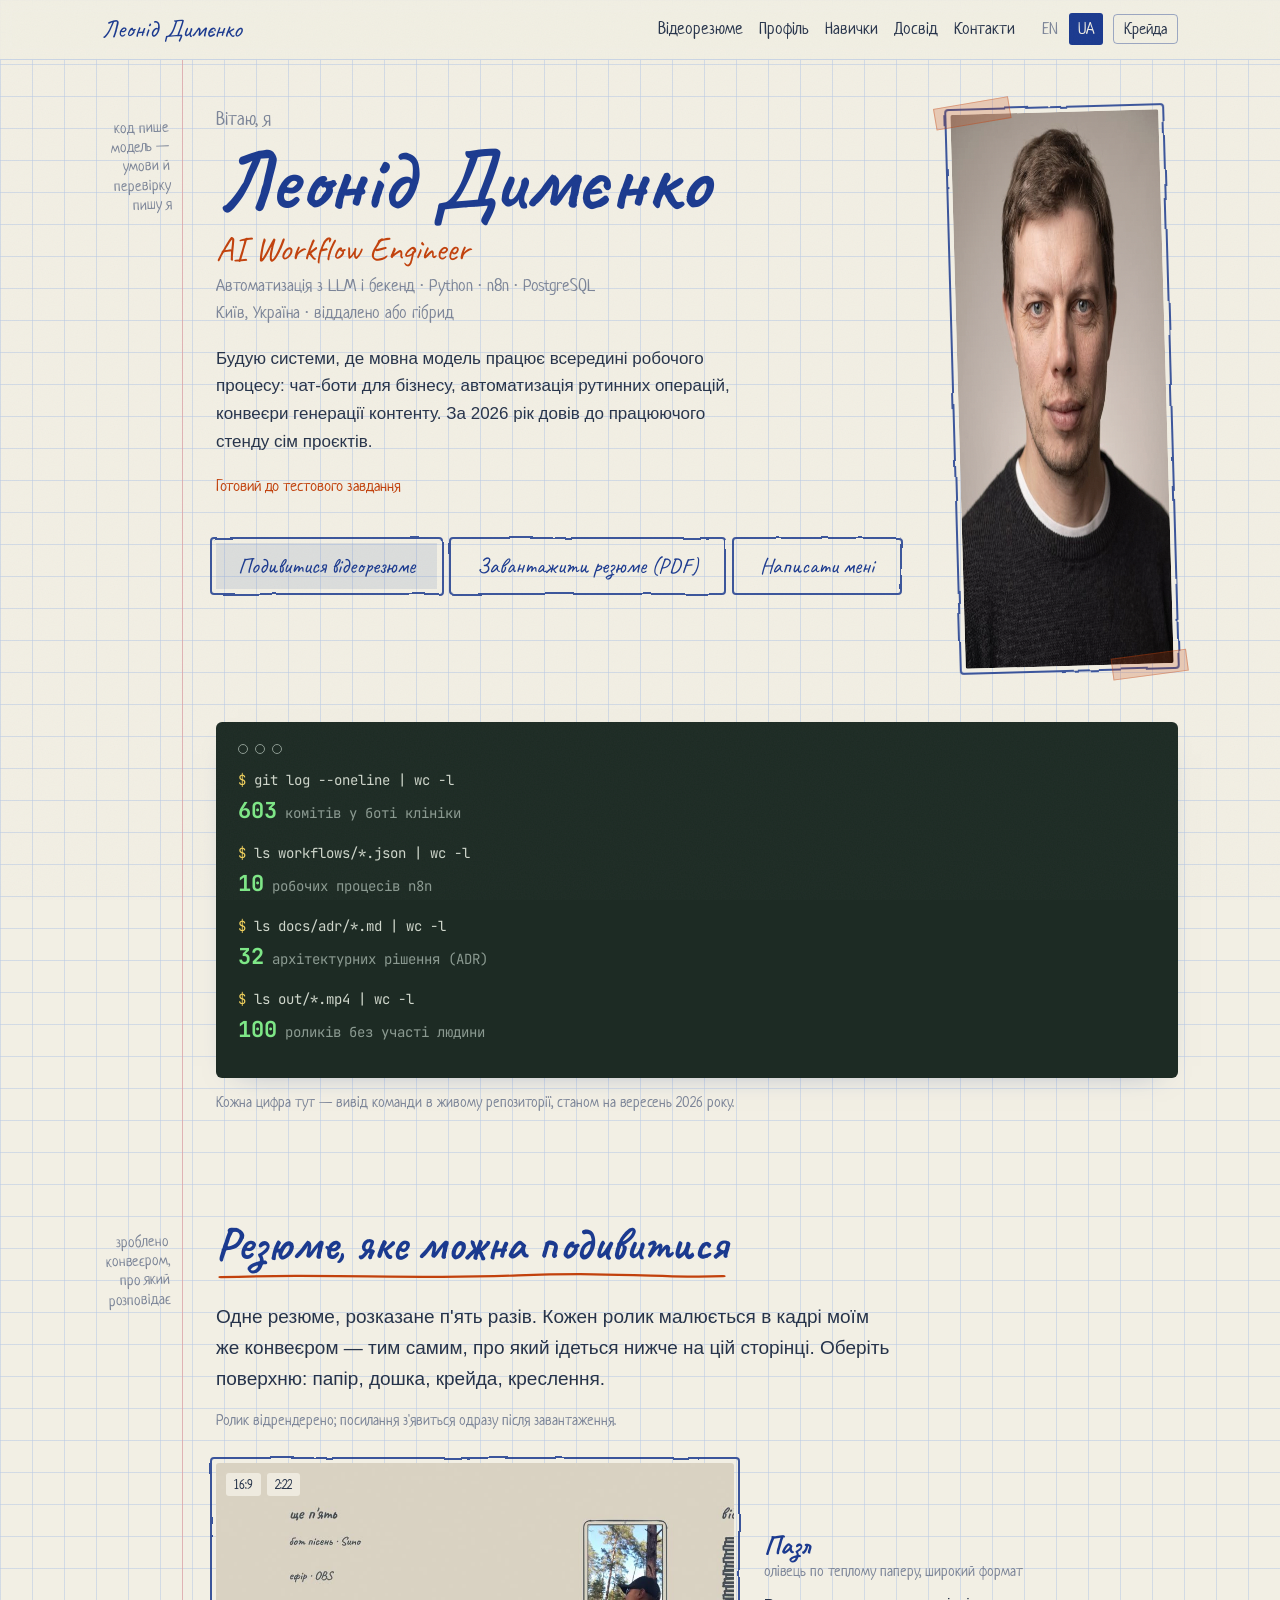
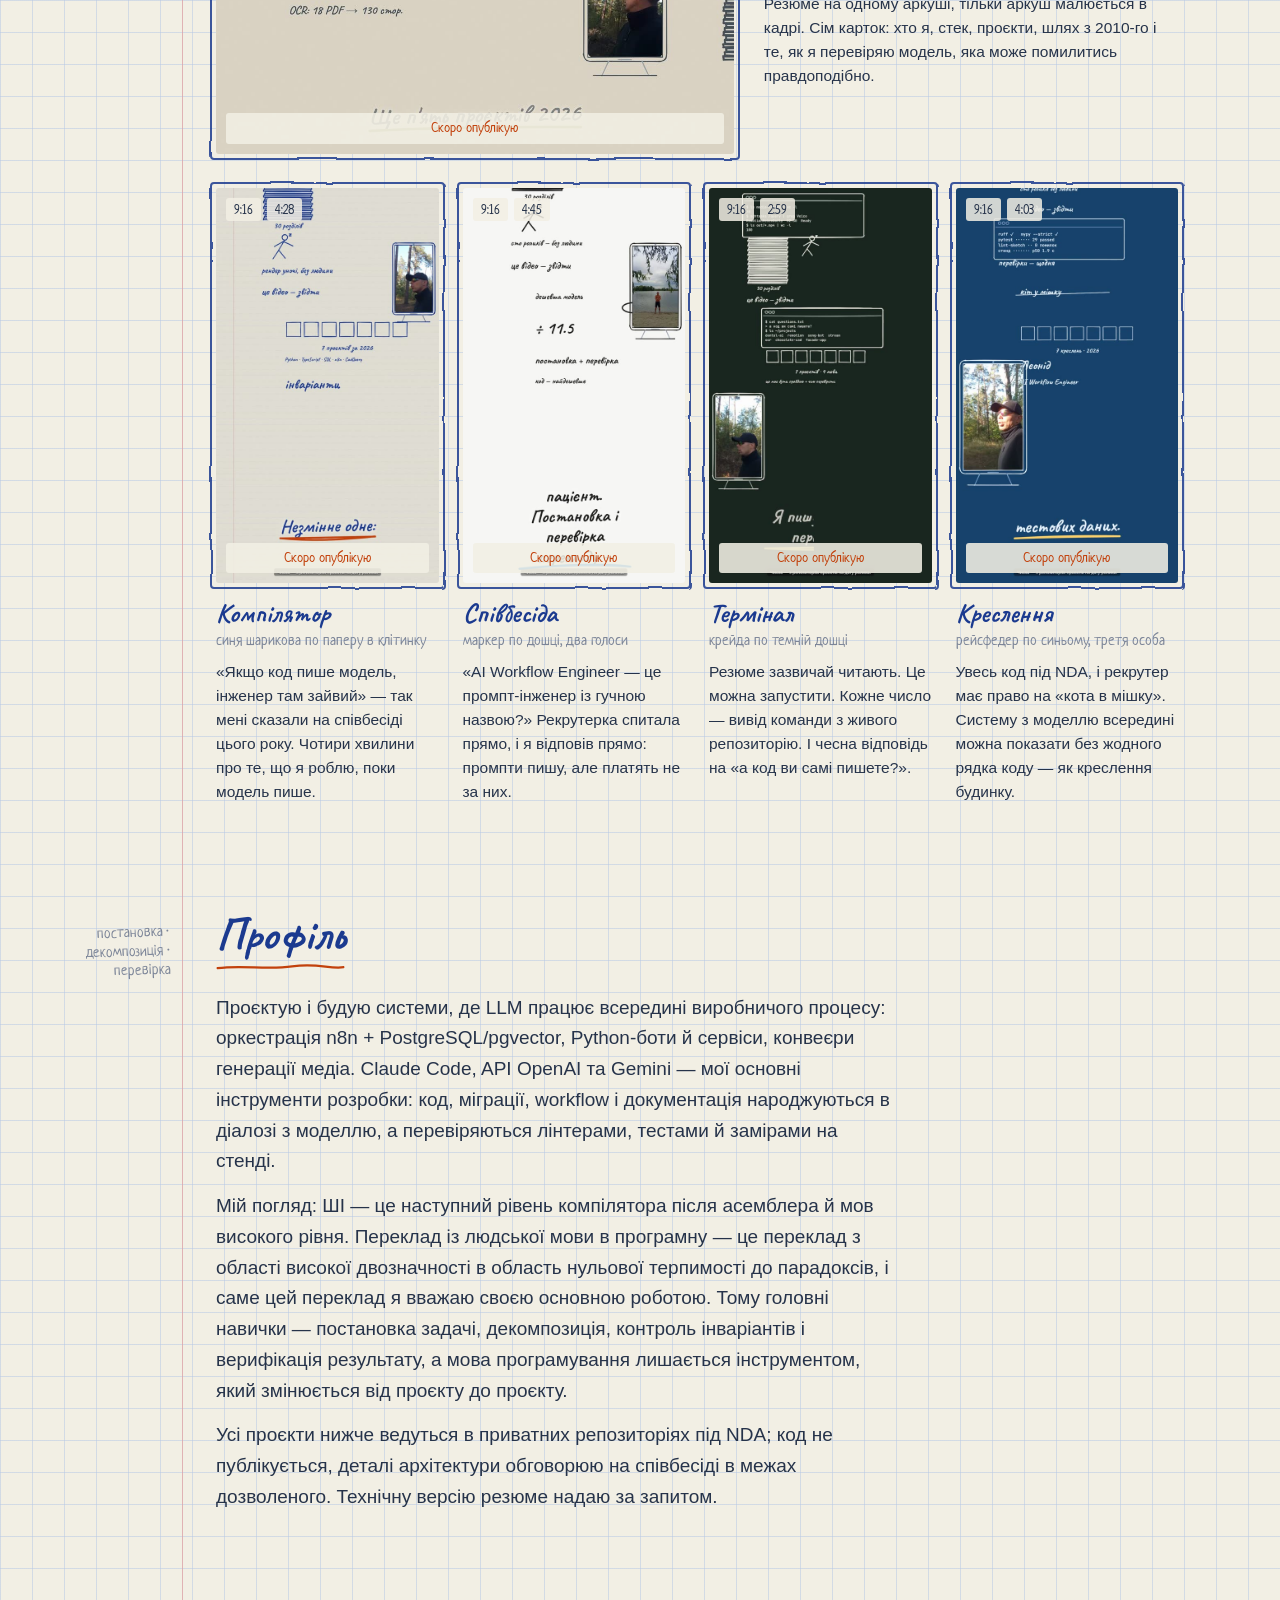
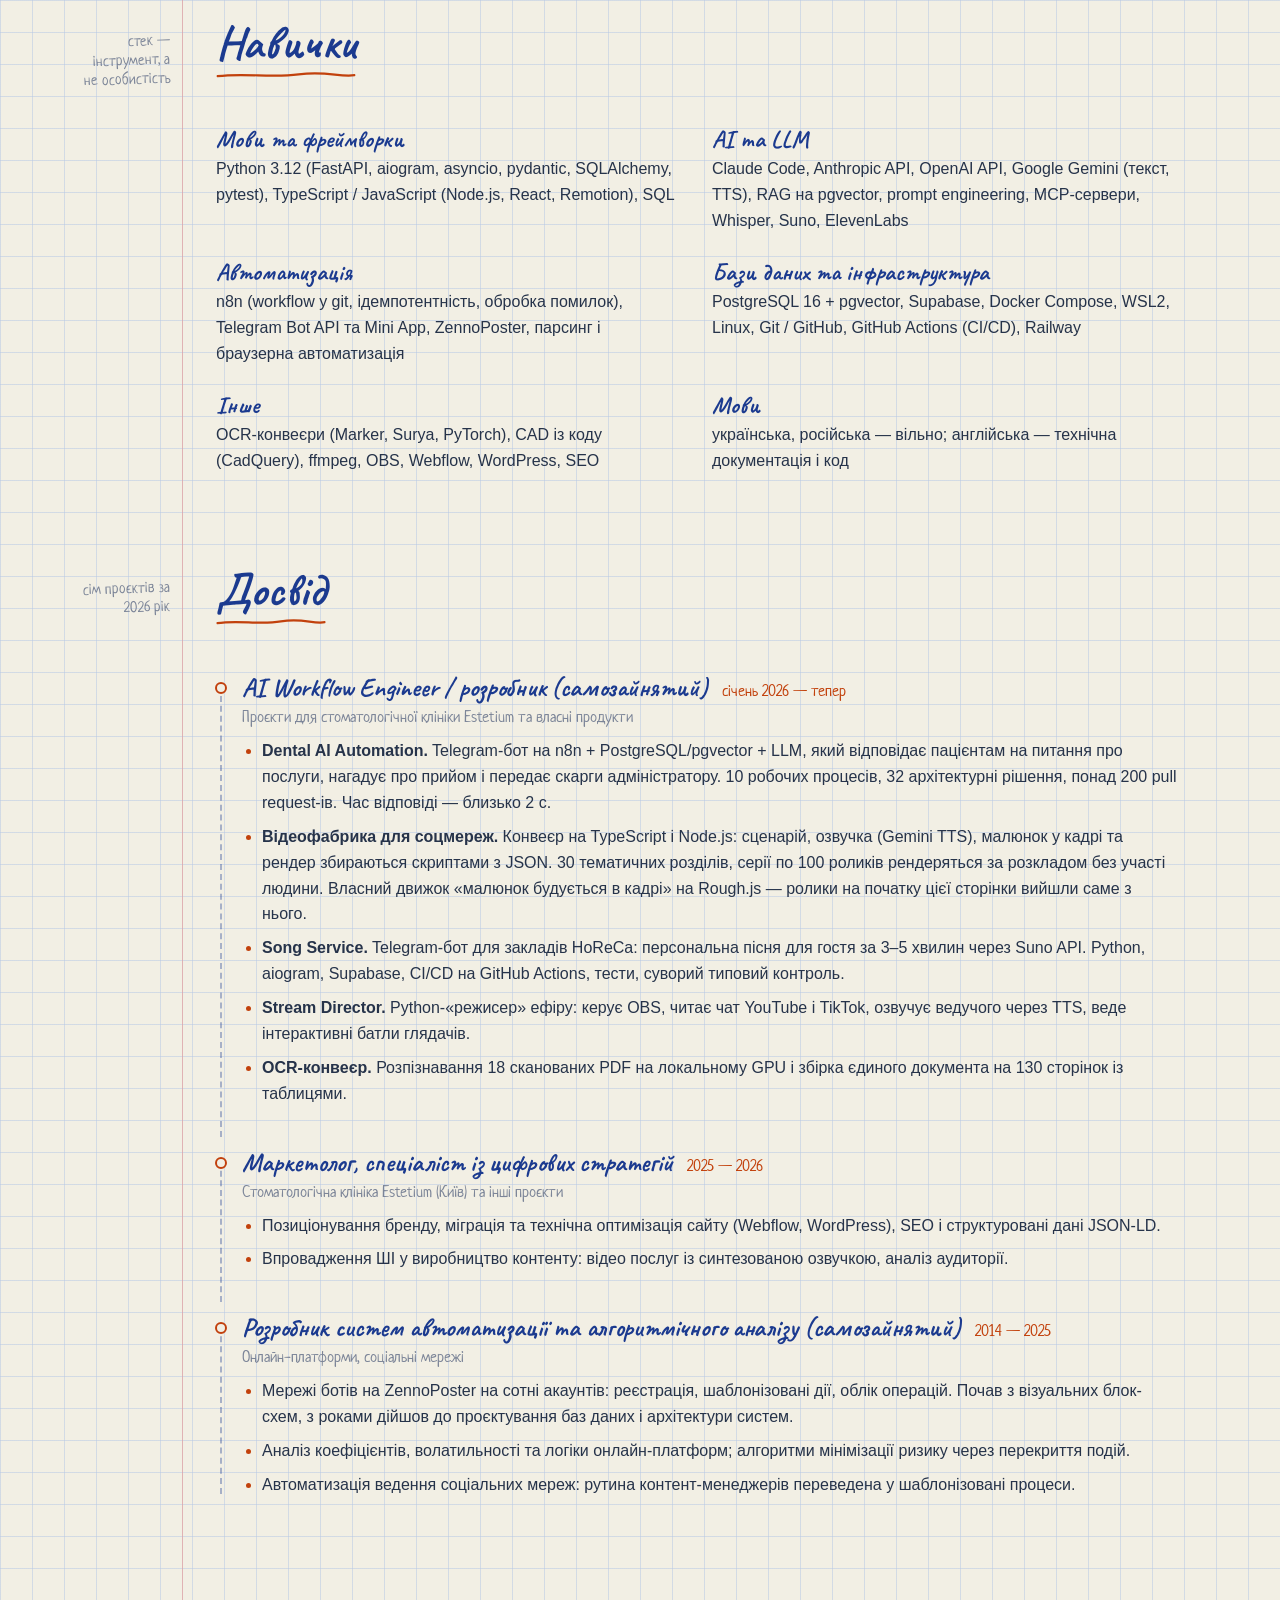
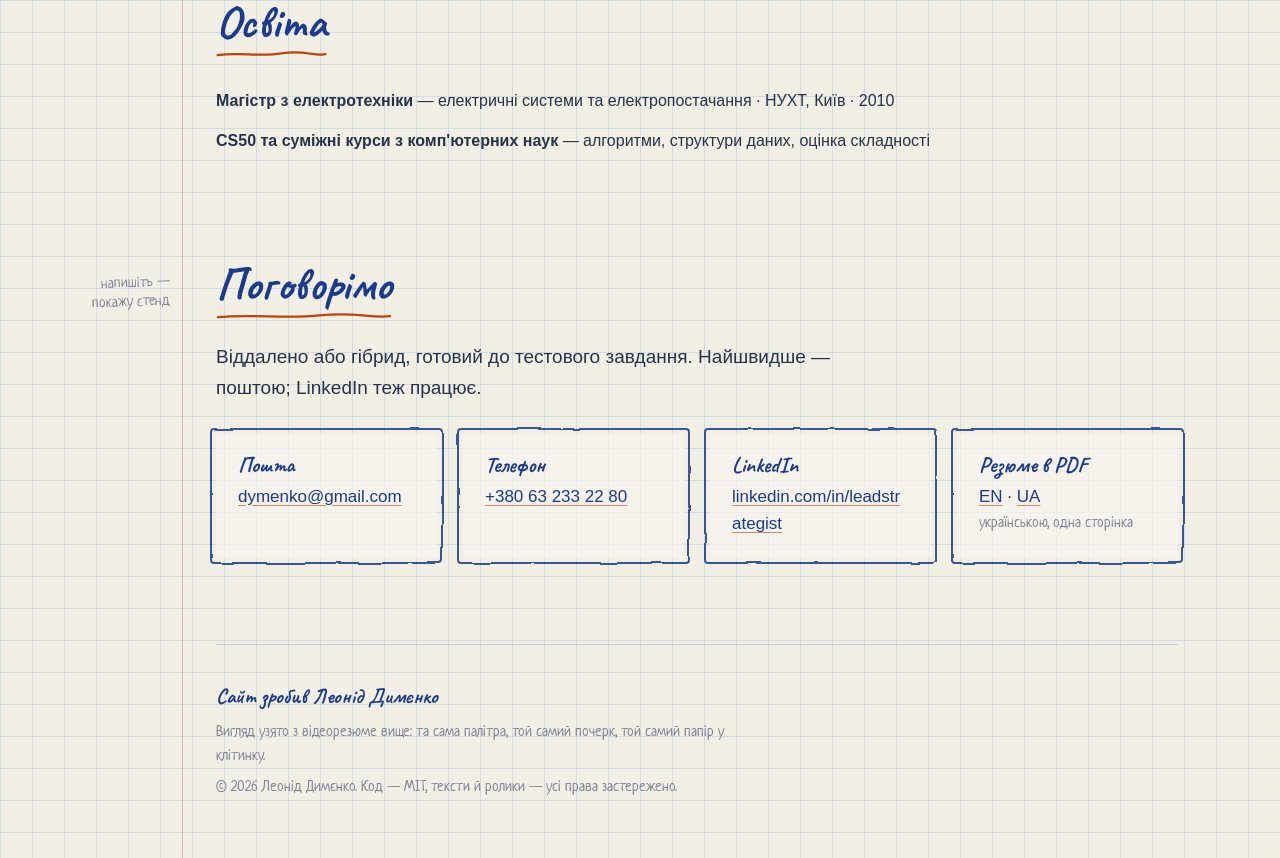
==== uk/index.html @ a499b08b "site: сайт-визитка резюме под GitHub Pages, английский и украинский Статический сайт в site/: генера" ====
<!doctype html>
<html lang="uk">
<head>
  <meta charset="utf-8">
  <meta name="viewport" content="width=device-width, initial-scale=1">
  <!-- Draw-in is a JavaScript effect; without it nothing may ever be hidden. -->
  <script>document.documentElement.classList.add("js");</script>
  <title>Леонід Димєнко — AI Workflow Engineer</title>
  <meta name="description" content="AI Workflow Engineer: мовна модель усередині робочого процесу — n8n, PostgreSQL/pgvector, Python. Сім проєктів за 2026 рік і відеорезюме, намальоване тим самим конвеєром.">
  <meta name="author" content="Леонід Димєнко">
  <link rel="canonical" href="https://ldservice.github.io/cv-site/uk/">
  <link rel="alternate" hreflang="en" href="https://ldservice.github.io/cv-site/">
  <link rel="alternate" hreflang="uk" href="https://ldservice.github.io/cv-site/uk/">
  <link rel="alternate" hreflang="x-default" href="https://ldservice.github.io/cv-site/">
  <meta property="og:type" content="profile">
  <meta property="og:title" content="Леонід Димєнко — AI Workflow Engineer">
  <meta property="og:description" content="AI Workflow Engineer: мовна модель усередині робочого процесу — n8n, PostgreSQL/pgvector, Python. Сім проєктів за 2026 рік і відеорезюме, намальоване тим самим конвеєром.">
  <meta property="og:url" content="https://ldservice.github.io/cv-site/uk/">
  <meta property="og:locale" content="uk_UA">
  <meta property="og:image" content="https://ldservice.github.io/cv-site/assets/og-uk.jpg">
  <meta property="og:image:alt" content="Аркуш у клітинку з резюме, намальованим синьою шариковою ручкою">
  <meta property="og:image:width" content="1200">
  <meta property="og:image:height" content="630">
  <meta name="twitter:card" content="summary_large_image">
  <meta name="theme-color" content="#f2efe4" media="(prefers-color-scheme: light)">
  <meta name="theme-color" content="#1d2b24" media="(prefers-color-scheme: dark)">
  <link rel="icon" href="../assets/favicon.svg" type="image/svg+xml">
  <link rel="preconnect" href="https://fonts.googleapis.com">
  <link rel="preconnect" href="https://fonts.gstatic.com" crossorigin>
  <link rel="stylesheet" href="https://fonts.googleapis.com/css2?family=Caveat:wght@400;700&family=Neucha&family=JetBrains+Mono:wght@400;700&display=swap">
  <link rel="stylesheet" href="../assets/style.css">
  <script type="application/ld+json">
{
  "@context": "https://schema.org",
  "@type": "Person",
  "name": "Леонід Димєнко",
  "jobTitle": "AI Workflow Engineer",
  "description": "AI Workflow Engineer: мовна модель усередині робочого процесу — n8n, PostgreSQL/pgvector, Python. Сім проєктів за 2026 рік і відеорезюме, намальоване тим самим конвеєром.",
  "email": "mailto:dymenko@gmail.com",
  "telephone": "+380 63 233 22 80",
  "url": "https://ldservice.github.io/cv-site/uk/",
  "image": "https://ldservice.github.io/cv-site/uk/assets/photo.jpg",
  "sameAs": [
    "https://www.linkedin.com/in/leadstrategist/"
  ],
  "address": {
    "@type": "PostalAddress",
    "addressLocality": "Kyiv",
    "addressCountry": "UA"
  },
  "knowsLanguage": [
    "uk",
    "ru",
    "en"
  ],
  "alumniOf": {
    "@type": "CollegeOrUniversity",
    "name": "National University of Food Technologies"
  }
}
  </script>
</head>
<body>
  <a class="skip" href="#main">Перейти до вмісту</a>

  <!-- One turbulence field, three seeds: every frame on the page is drawn
       through it, the way the films are drawn through Rough.js. -->
  <svg width="0" height="0" style="position:absolute" aria-hidden="true" focusable="false">
    <filter id="wobble-a"><feTurbulence type="fractalNoise" baseFrequency="0.018" numOctaves="3" seed="4" result="n"/><feDisplacementMap in="SourceGraphic" in2="n" scale="4"/></filter>
    <filter id="wobble-b"><feTurbulence type="fractalNoise" baseFrequency="0.022" numOctaves="3" seed="11" result="n"/><feDisplacementMap in="SourceGraphic" in2="n" scale="3.4"/></filter>
    <filter id="wobble-c"><feTurbulence type="fractalNoise" baseFrequency="0.05" numOctaves="2" seed="19" result="n"/><feDisplacementMap in="SourceGraphic" in2="n" scale="2.4"/></filter>
  </svg>

  <header class="bar">
    <div class="bar__in">
      <a class="bar__name" href="#top">Леонід Димєнко</a>
      <nav aria-label="Профіль">
        <a href="#video">Відеорезюме</a>
        <a href="#profile">Профіль</a>
        <a href="#skills">Навички</a>
        <a href="#experience">Досвід</a>
        <a href="#contact">Контакти</a>
      </nav>
      <div class="bar__tools">
        <div class="lang">
          <a href="../" data-lang-switch="en" hreflang="en" lang="en">EN</a>
          <a href="./" data-lang-switch="uk" hreflang="uk" aria-current="true" lang="uk">UA</a>
        </div>
        <button type="button" class="theme-toggle" data-label-light="Папір" data-label-dark="Крейда" data-aria="Тема">Крейда</button>
      </div>
    </div>
  </header>

  <main id="main" class="sheet">
    <section class="hero" id="top">
      <p class="margin-note">код пише модель — умови й перевірку пишу я</p>
      <div class="hero__grid">
        <div>
          <p class="hero__hi">Вітаю, я</p>
          <h1>Леонід Димєнко</h1>
          <p class="hero__role">AI Workflow Engineer</p>
          <p class="hero__role-note">Автоматизація з LLM і бекенд · Python · n8n · PostgreSQL</p>
          <p class="hero__location">Київ, Україна · віддалено або гібрид</p>
          <p class="hero__pitch">Будую системи, де мовна модель працює всередині робочого процесу: чат-боти для бізнесу, автоматизація рутинних операцій, конвеєри генерації контенту. За 2026 рік довів до працюючого стенду сім проєктів.</p>
          <p class="hero__open">Готовий до тестового завдання</p>
          <div class="cta">
            <a class="btn btn--primary sketch" href="#video">Подивитися відеорезюме</a>
            <a class="btn sketch sketch--b" href="../cv/CV-Dymenko-Leonid-uk.pdf" download>Завантажити резюме (PDF)</a>
            <a class="btn sketch sketch--c" href="mailto:dymenko@gmail.com">Написати мені</a>
          </div>
        </div>
        <figure class="photo sketch sketch--b">
          <img src="../assets/photo.jpg" alt="Фото: Леонід Димєнко" width="416" height="554">
          <span class="photo__tape" aria-hidden="true"></span>
        </figure>
      </div>
    </section>

    <section class="numbers reveal" aria-label="Числа — просто з диска">
      <div class="terminal">
        <div class="dots" aria-hidden="true"><i></i><i></i><i></i></div>
          <div class="terminal__row">
            <div class="cmd">git log --oneline | wc -l</div>
            <div><span class="out">603</span> <span class="lbl">комітів у боті клініки</span></div>
          </div>
          <div class="terminal__row">
            <div class="cmd">ls workflows/*.json | wc -l</div>
            <div><span class="out">10</span> <span class="lbl">робочих процесів n8n</span></div>
          </div>
          <div class="terminal__row">
            <div class="cmd">ls docs/adr/*.md | wc -l</div>
            <div><span class="out">32</span> <span class="lbl">архітектурних рішення (ADR)</span></div>
          </div>
          <div class="terminal__row">
            <div class="cmd">ls out/*.mp4 | wc -l</div>
            <div><span class="out">100</span> <span class="lbl">роликів без участі людини</span></div>
          </div>
      </div>
      <p class="note">Кожна цифра тут — вивід команди в живому репозиторії, станом на вересень 2026 року.</p>
    </section>

    <section id="video">
      <p class="margin-note">зроблено конвеєром, про який розповідає</p>
      <h2>Резюме, яке можна подивитися</h2>
      <p class="lead">Одне резюме, розказане п'ять разів. Кожен ролик малюється в кадрі моїм же конвеєром — тим самим, про який ідеться нижче на цій сторінці. Оберіть поверхню: папір, дошка, крейда, креслення.</p>
      <p class="note">Ролик відрендерено; посилання з'явиться одразу після завантаження.</p>
      <div class="films">
        <article class="film film--landscape reveal">
          <div class="sketch sketch--b film__shot"><div class="film__frame">
            <img src="../assets/posters/cv-02-uk.jpg" alt="Пазл" loading="lazy" decoding="async">
            <span class="film__badges"><span>16:9</span><span>2:22</span></span>
            <span class="film__soon">Скоро опублікую</span>
          </div></div>
          <div class="film__body">
            <h3>Пазл</h3>
            <p class="film__surface">олівець по теплому паперу, широкий формат</p>
            <p class="film__blurb">Резюме на одному аркуші, тільки аркуш малюється в кадрі. Сім карток: хто я, стек, проєкти, шлях з 2010-го і те, як я перевіряю модель, яка може помилитись правдоподібно.</p>
            
          </div>
        </article>
        <article class="film film--portrait reveal">
          <div class="sketch sketch--b film__shot"><div class="film__frame">
            <img src="../assets/posters/cv-01-uk.jpg" alt="Компілятор" loading="lazy" decoding="async">
            <span class="film__badges"><span>9:16</span><span>4:28</span></span>
            <span class="film__soon">Скоро опублікую</span>
          </div></div>
          <div class="film__body">
            <h3>Компілятор</h3>
            <p class="film__surface">синя шарикова по паперу в клітинку</p>
            <p class="film__blurb">«Якщо код пише модель, інженер там зайвий» — так мені сказали на співбесіді цього року. Чотири хвилини про те, що я роблю, поки модель пише.</p>
            
          </div>
        </article>
        <article class="film film--portrait reveal">
          <div class="sketch sketch--b film__shot"><div class="film__frame">
            <img src="../assets/posters/cv-03-uk.jpg" alt="Співбесіда" loading="lazy" decoding="async">
            <span class="film__badges"><span>9:16</span><span>4:45</span></span>
            <span class="film__soon">Скоро опублікую</span>
          </div></div>
          <div class="film__body">
            <h3>Співбесіда</h3>
            <p class="film__surface">маркер по дошці, два голоси</p>
            <p class="film__blurb">«AI Workflow Engineer — це промпт-інженер із гучною назвою?» Рекрутерка спитала прямо, і я відповів прямо: промпти пишу, але платять не за них.</p>
            
          </div>
        </article>
        <article class="film film--portrait reveal">
          <div class="sketch sketch--b film__shot"><div class="film__frame">
            <img src="../assets/posters/cv-04-uk.jpg" alt="Термінал" loading="lazy" decoding="async">
            <span class="film__badges"><span>9:16</span><span>2:59</span></span>
            <span class="film__soon">Скоро опублікую</span>
          </div></div>
          <div class="film__body">
            <h3>Термінал</h3>
            <p class="film__surface">крейда по темній дошці</p>
            <p class="film__blurb">Резюме зазвичай читають. Це можна запустити. Кожне число — вивід команди з живого репозиторію. І чесна відповідь на «а код ви самі пишете?».</p>
            
          </div>
        </article>
        <article class="film film--portrait reveal">
          <div class="sketch sketch--b film__shot"><div class="film__frame">
            <img src="../assets/posters/cv-05-uk.jpg" alt="Креслення" loading="lazy" decoding="async">
            <span class="film__badges"><span>9:16</span><span>4:03</span></span>
            <span class="film__soon">Скоро опублікую</span>
          </div></div>
          <div class="film__body">
            <h3>Креслення</h3>
            <p class="film__surface">рейсфедер по синьому, третя особа</p>
            <p class="film__blurb">Увесь код під NDA, і рекрутер має право на «кота в мішку». Систему з моделлю всередині можна показати без жодного рядка коду — як креслення будинку.</p>
            
          </div>
        </article>
      </div>
    </section>

    <section id="profile">
      <p class="margin-note">постановка · декомпозиція · перевірка</p>
      <h2>Профіль</h2>
      <p class="lead reveal">Проєктую і будую системи, де LLM працює всередині виробничого процесу: оркестрація n8n + PostgreSQL/pgvector, Python-боти й сервіси, конвеєри генерації медіа. Claude Code, API OpenAI та Gemini — мої основні інструменти розробки: код, міграції, workflow і документація народжуються в діалозі з моделлю, а перевіряються лінтерами, тестами й замірами на стенді.</p>
      <p class="lead reveal">Мій погляд: ШІ — це наступний рівень компілятора після асемблера й мов високого рівня. Переклад із людської мови в програмну — це переклад з області високої двозначності в область нульової терпимості до парадоксів, і саме цей переклад я вважаю своєю основною роботою. Тому головні навички — постановка задачі, декомпозиція, контроль інваріантів і верифікація результату, а мова програмування лишається інструментом, який змінюється від проєкту до проєкту.</p>
      <p class="lead reveal">Усі проєкти нижче ведуться в приватних репозиторіях під NDA; код не публікується, деталі архітектури обговорюю на співбесіді в межах дозволеного. Технічну версію резюме надаю за запитом.</p>
    </section>

    <section id="skills">
      <p class="margin-note">стек — інструмент, а не особистість</p>
      <h2>Навички</h2>
      <div class="skills__grid">
          <div class="skill reveal">
            <h3>Мови та фреймворки</h3>
            <p>Python 3.12 (FastAPI, aiogram, asyncio, pydantic, SQLAlchemy, pytest), TypeScript / JavaScript (Node.js, React, Remotion), SQL</p>
          </div>
          <div class="skill reveal">
            <h3>AI та LLM</h3>
            <p>Claude Code, Anthropic API, OpenAI API, Google Gemini (текст, TTS), RAG на pgvector, prompt engineering, MCP-сервери, Whisper, Suno, ElevenLabs</p>
          </div>
          <div class="skill reveal">
            <h3>Автоматизація</h3>
            <p>n8n (workflow у git, ідемпотентність, обробка помилок), Telegram Bot API та Mini App, ZennoPoster, парсинг і браузерна автоматизація</p>
          </div>
          <div class="skill reveal">
            <h3>Бази даних та інфраструктура</h3>
            <p>PostgreSQL 16 + pgvector, Supabase, Docker Compose, WSL2, Linux, Git / GitHub, GitHub Actions (CI/CD), Railway</p>
          </div>
          <div class="skill reveal">
            <h3>Інше</h3>
            <p>OCR-конвеєри (Marker, Surya, PyTorch), CAD із коду (CadQuery), ffmpeg, OBS, Webflow, WordPress, SEO</p>
          </div>
          <div class="skill reveal">
            <h3>Мови</h3>
            <p>українська, російська — вільно; англійська — технічна документація і код</p>
          </div>
      </div>
    </section>

    <section id="experience">
      <p class="margin-note">сім проєктів за 2026 рік</p>
      <h2>Досвід</h2>
      <div class="jobs">
        <article class="job reveal">
          <div class="job__head">
            <h3 class="job__role">AI Workflow Engineer / розробник (самозайнятий)</h3>
            <span class="job__period">січень 2026 — тепер</span>
          </div>
          <p class="job__org">Проєкти для стоматологічної клініки Estetium та власні продукти</p>
          <ul>
            <li><b>Dental AI Automation.</b> Telegram-бот на n8n + PostgreSQL/pgvector + LLM, який відповідає пацієнтам на питання про послуги, нагадує про прийом і передає скарги адміністратору. 10 робочих процесів, 32 архітектурні рішення, понад 200 pull request-ів. Час відповіді — близько 2 с.</li>
            <li><b>Відеофабрика для соцмереж.</b> Конвеєр на TypeScript і Node.js: сценарій, озвучка (Gemini TTS), малюнок у кадрі та рендер збираються скриптами з JSON. 30 тематичних розділів, серії по 100 роликів рендеряться за розкладом без участі людини. Власний движок «малюнок будується в кадрі» на Rough.js — ролики на початку цієї сторінки вийшли саме з нього.</li>
            <li><b>Song Service.</b> Telegram-бот для закладів HoReCa: персональна пісня для гостя за 3–5 хвилин через Suno API. Python, aiogram, Supabase, CI/CD на GitHub Actions, тести, суворий типовий контроль.</li>
            <li><b>Stream Director.</b> Python-«режисер» ефіру: керує OBS, читає чат YouTube і TikTok, озвучує ведучого через TTS, веде інтерактивні батли глядачів.</li>
            <li><b>OCR-конвеєр.</b> Розпізнавання 18 сканованих PDF на локальному GPU і збірка єдиного документа на 130 сторінок із таблицями.</li>
          </ul>
        </article>
        <article class="job reveal">
          <div class="job__head">
            <h3 class="job__role">Маркетолог, спеціаліст із цифрових стратегій</h3>
            <span class="job__period">2025 — 2026</span>
          </div>
          <p class="job__org">Стоматологічна клініка Estetium (Київ) та інші проєкти</p>
          <ul>
            <li>Позиціонування бренду, міграція та технічна оптимізація сайту (Webflow, WordPress), SEO і структуровані дані JSON-LD.</li>
            <li>Впровадження ШІ у виробництво контенту: відео послуг із синтезованою озвучкою, аналіз аудиторії.</li>
          </ul>
        </article>
        <article class="job reveal">
          <div class="job__head">
            <h3 class="job__role">Розробник систем автоматизації та алгоритмічного аналізу (самозайнятий)</h3>
            <span class="job__period">2014 — 2025</span>
          </div>
          <p class="job__org">Онлайн-платформи, соціальні мережі</p>
          <ul>
            <li>Мережі ботів на ZennoPoster на сотні акаунтів: реєстрація, шаблонізовані дії, облік операцій. Почав з візуальних блок-схем, з роками дійшов до проєктування баз даних і архітектури систем.</li>
            <li>Аналіз коефіцієнтів, волатильності та логіки онлайн-платформ; алгоритми мінімізації ризику через перекриття подій.</li>
            <li>Автоматизація ведення соціальних мереж: рутина контент-менеджерів переведена у шаблонізовані процеси.</li>
          </ul>
        </article>
      </div>
    </section>

    <section id="education">
      <h2>Освіта</h2>
      <div class="edu reveal">
          <p><b>Магістр з електротехніки</b> — електричні системи та електропостачання · НУХТ, Київ · 2010</p>
          <p><b>CS50 та суміжні курси з комп'ютерних наук</b> — алгоритми, структури даних, оцінка складності</p>
      </div>
    </section>

    <section id="contact">
      <p class="margin-note">напишіть — покажу стенд</p>
      <h2>Поговорімо</h2>
      <p class="lead">Віддалено або гібрид, готовий до тестового завдання. Найшвидше — поштою; LinkedIn теж працює.</p>
      <div class="contact__cards">
        <div class="contact__card sketch reveal">
          <h3>Пошта</h3>
          <a href="mailto:dymenko@gmail.com">dymenko@gmail.com</a>
        </div>
        <div class="contact__card sketch sketch--b reveal">
          <h3>Телефон</h3>
          <a href="tel:+380632332280">+380 63 233 22 80</a>
        </div>
        <div class="contact__card sketch sketch--c reveal">
          <h3>LinkedIn</h3>
          <a href="https://www.linkedin.com/in/leadstrategist/" target="_blank" rel="noopener">linkedin.com/in/leadstrategist</a>
        </div>
        <div class="contact__card sketch reveal">
          <h3>Резюме в PDF</h3>
          <a href="../cv/CV-Dymenko-Leonid-en.pdf" download>EN</a> · <a href="../cv/CV-Dymenko-Leonid-uk.pdf" download>UA</a>
          <p>українською, одна сторінка</p>
        </div>
      </div>
    </section>

    <footer class="footer">
      <p><strong>Сайт зробив Леонід Димєнко</strong></p>
      <p>Вигляд узято з відеорезюме вище: та сама палітра, той самий почерк, той самий папір у клітинку.</p>
      <p>© 2026 Леонід Димєнко. Код — MIT, тексти й ролики — усі права застережено.</p>
    </footer>
  </main>

  <script src="../assets/main.js" defer></script>
</body>
</html>
---- assets/style.css ----
/*
 * Leonid Dymenko — CV site.
 *
 * The look is lifted straight from the video CV: the same two surfaces the
 * films are drawn on. Light theme is `paper` (squared notebook, blue
 * ballpoint, red margin rule); dark theme is `chalk` (dry cream chalk on a
 * green board). Colours are the palettes from the render engine, unchanged —
 * see SURFACES in the video pipeline.
 */

/* ---------------------------------------------------------------- tokens */

:root {
  color-scheme: light;

  --bg: #f2efe4;
  --text: #26334a;
  --ink: #1b3a8f;
  --accent: #c2410c;
  --muted: #7c8598;
  --rule: #b9c9e4;
  --margin-rule: #dba3a8;
  --card: #f7f5ee;
  --card-edge: #1b3a8f;
  --shadow: 0 10px 30px -22px rgba(27, 58, 143, 0.55);
  --grain: 0.035;

  --font-hand: "Caveat", "Neucha", "Segoe Script", cursive;
  --font-note: "Neucha", "Caveat", cursive;
  --font-body: "Inter", -apple-system, BlinkMacSystemFont, "Segoe UI", Roboto,
    "Helvetica Neue", Arial, sans-serif;
  --font-mono: "JetBrains Mono", ui-monospace, "Cascadia Mono", Consolas,
    "Courier New", monospace;

  --sheet: 1120px;
  --margin-col: 136px;
  --grid-step: 32px;
}

[data-theme="dark"] {
  color-scheme: dark;

  --bg: #1d2b24;
  --text: #eae7dd;
  --ink: #eae7dd;
  --accent: #f4d35e;
  --muted: #8b9a91;
  --rule: #2b3d34;
  --margin-rule: #33493d;
  --card: #22322a;
  --card-edge: #cfd6cb;
  --shadow: 0 12px 34px -24px rgba(0, 0, 0, 0.9);
  --grain: 0.05;
}

@media (prefers-color-scheme: dark) {
  :root:not([data-theme="light"]) {
    color-scheme: dark;

    --bg: #1d2b24;
    --text: #eae7dd;
    --ink: #eae7dd;
    --accent: #f4d35e;
    --muted: #8b9a91;
    --rule: #2b3d34;
    --margin-rule: #33493d;
    --card: #22322a;
    --card-edge: #cfd6cb;
    --shadow: 0 12px 34px -24px rgba(0, 0, 0, 0.9);
    --grain: 0.05;
  }
}

/* ------------------------------------------------------------------ base */

*,
*::before,
*::after {
  box-sizing: border-box;
}

html {
  scroll-behavior: smooth;
  scroll-padding-top: 84px;
}

body {
  margin: 0;
  background-color: var(--bg);
  /* The squared notebook. In chalk the ruling disappears, as on the board. */
  background-image:
    linear-gradient(color-mix(in srgb, var(--rule) 55%, transparent) 1px, transparent 1px),
    linear-gradient(90deg, color-mix(in srgb, var(--rule) 55%, transparent) 1px, transparent 1px);
  background-size: var(--grid-step) var(--grid-step);
  color: var(--text);
  font-family: var(--font-body);
  font-size: 17px;
  line-height: 1.62;
  -webkit-font-smoothing: antialiased;
  overflow-x: hidden;
}

[data-theme="dark"] body,
body.is-dark {
  background-image: none;
}

@media (prefers-color-scheme: dark) {
  :root:not([data-theme="light"]) body {
    background-image: none;
  }
}

/* Paper grain, exactly the feTurbulence layer the films put over the sheet. */
body::after {
  content: "";
  position: fixed;
  inset: 0;
  pointer-events: none;
  z-index: 60;
  opacity: var(--grain);
  background-image: url("data:image/svg+xml,%3Csvg xmlns='http://www.w3.org/2000/svg' width='160' height='160'%3E%3Cfilter id='n'%3E%3CfeTurbulence type='fractalNoise' baseFrequency='0.75' numOctaves='3' seed='7'/%3E%3C/filter%3E%3Crect width='160' height='160' filter='url(%23n)'/%3E%3C/svg%3E");
}

img {
  max-width: 100%;
  display: block;
}

a {
  color: var(--ink);
  text-decoration-color: color-mix(in srgb, var(--accent) 60%, transparent);
  text-underline-offset: 3px;
}

a:hover {
  text-decoration-color: var(--accent);
}

:focus-visible {
  outline: 3px dashed var(--accent);
  outline-offset: 3px;
}

.skip {
  position: absolute;
  left: -9999px;
  top: 0;
  background: var(--card);
  padding: 10px 16px;
  z-index: 100;
}

.skip:focus {
  left: 12px;
  top: 12px;
}

.sr-only {
  position: absolute;
  width: 1px;
  height: 1px;
  overflow: hidden;
  clip: rect(0 0 0 0);
  white-space: nowrap;
}

/* -------------------------------------------------------- hand-drawn box */

/*
 * Every frame on the page is one rectangle pushed around by a turbulence
 * displacement — the CSS equivalent of what Rough.js does in the films. The
 * border lives on a pseudo-element so the filter never touches the text.
 */
.sketch {
  position: relative;
}

.sketch::before {
  content: "";
  position: absolute;
  inset: -6px;
  border: 2.2px solid var(--card-edge);
  border-radius: 4px;
  filter: url(#wobble-a);
  pointer-events: none;
  opacity: 0.85;
}

.sketch--b::before {
  filter: url(#wobble-b);
}

.sketch--c::before {
  filter: url(#wobble-c);
}

.sketch--accent::before {
  border-color: var(--accent);
}

/* ---------------------------------------------------------------- layout */

.sheet {
  max-width: var(--sheet);
  margin: 0 auto;
  padding: 0 22px 0 22px;
  position: relative;
}

@media (min-width: 1020px) {
  .sheet {
    padding-left: var(--margin-col);
  }

  /* The red rule of a school notebook, down the whole page. */
  .sheet::before {
    content: "";
    position: absolute;
    top: 0;
    bottom: 0;
    left: calc(var(--margin-col) - 34px);
    width: 1px;
    background: var(--margin-rule);
    opacity: 0.8;
  }
}

section {
  padding: 46px 0;
  position: relative;
}

/* Marginalia: the notes the films write next to the drawing. */
.margin-note {
  font-family: var(--font-note);
  color: var(--muted);
  font-size: 15px;
  line-height: 1.35;
  margin: 0 0 18px;
}

@media (min-width: 1020px) {
  .margin-note {
    position: absolute;
    left: calc(-1 * var(--margin-col) + 2px);
    width: calc(var(--margin-col) - 48px);
    top: 58px;
    margin: 0;
    text-align: right;
    line-height: 1.28;
    transform: rotate(-2deg);
  }
}

@media (min-width: 1320px) {
  :root {
    --margin-col: 178px;
  }
}

h1,
h2,
h3 {
  font-family: var(--font-hand);
  color: var(--ink);
  font-weight: 700;
  line-height: 1.05;
  margin: 0;
}

h2 {
  font-size: clamp(34px, 5vw, 46px);
  margin-bottom: 22px;
  display: inline-block;
  padding-bottom: 12px;
  background-repeat: no-repeat;
  background-position: left bottom;
  background-size: 100% 8px;
  background-image: url("data:image/svg+xml,%3Csvg xmlns='http://www.w3.org/2000/svg' viewBox='0 0 200 8' preserveAspectRatio='none'%3E%3Cpath d='M2 5.2 C 42 1.6, 78 7.2, 118 3.4 S 176 6.4, 198 4.2' fill='none' stroke='%23c2410c' stroke-width='2.2' stroke-linecap='round'/%3E%3C/svg%3E");
}

[data-theme="dark"] h2 {
  background-image: url("data:image/svg+xml,%3Csvg xmlns='http://www.w3.org/2000/svg' viewBox='0 0 200 8' preserveAspectRatio='none'%3E%3Cpath d='M2 5.2 C 42 1.6, 78 7.2, 118 3.4 S 176 6.4, 198 4.2' fill='none' stroke='%23f4d35e' stroke-width='2.2' stroke-linecap='round'/%3E%3C/svg%3E");
}

@media (prefers-color-scheme: dark) {
  :root:not([data-theme="light"]) h2 {
    background-image: url("data:image/svg+xml,%3Csvg xmlns='http://www.w3.org/2000/svg' viewBox='0 0 200 8' preserveAspectRatio='none'%3E%3Cpath d='M2 5.2 C 42 1.6, 78 7.2, 118 3.4 S 176 6.4, 198 4.2' fill='none' stroke='%23f4d35e' stroke-width='2.2' stroke-linecap='round'/%3E%3C/svg%3E");
  }
}

h3 {
  font-size: 26px;
}

p {
  margin: 0 0 14px;
}

.lead {
  font-size: 19px;
  max-width: 64ch;
}

/* ------------------------------------------------------------------- bar */

.bar {
  position: sticky;
  top: 0;
  z-index: 50;
  backdrop-filter: blur(6px);
  background: color-mix(in srgb, var(--bg) 86%, transparent);
  border-bottom: 1px solid color-mix(in srgb, var(--rule) 70%, transparent);
}

.bar__in {
  max-width: var(--sheet);
  margin: 0 auto;
  padding: 9px 22px;
  display: flex;
  align-items: center;
  gap: 18px;
}

.bar__name {
  font-family: var(--font-hand);
  font-size: 25px;
  color: var(--ink);
  text-decoration: none;
  white-space: nowrap;
}

.bar nav {
  display: none;
  gap: 16px;
  margin-left: auto;
}

@media (min-width: 900px) {
  .bar nav {
    display: flex;
  }
}

.bar nav a {
  font-family: var(--font-note);
  font-size: 17px;
  color: var(--text);
  text-decoration: none;
  padding: 2px 0;
  border-bottom: 1.5px solid transparent;
}

.bar nav a:hover {
  border-bottom-color: var(--accent);
}

.bar__tools {
  margin-left: auto;
  display: flex;
  align-items: center;
  gap: 10px;
}

@media (min-width: 900px) {
  .bar__tools {
    margin-left: 0;
  }
}

.lang {
  display: flex;
  gap: 2px;
  font-family: var(--font-note);
  font-size: 16px;
}

.lang a {
  padding: 3px 9px;
  text-decoration: none;
  color: var(--muted);
  border-radius: 3px;
}

.lang a[aria-current="true"] {
  color: var(--bg);
  background: var(--ink);
}

.theme-toggle {
  font-family: var(--font-note);
  font-size: 16px;
  background: none;
  border: 1.5px solid color-mix(in srgb, var(--ink) 40%, transparent);
  color: var(--text);
  border-radius: 4px;
  padding: 3px 10px;
  cursor: pointer;
}

.theme-toggle:hover {
  border-color: var(--accent);
  color: var(--accent);
}

/* ----------------------------------------------------------------- hero */

.hero {
  padding-top: 44px;
}

.hero__grid {
  display: grid;
  gap: 30px;
  align-items: start;
}

@media (min-width: 780px) {
  .hero__grid {
    grid-template-columns: 1fr 232px;
    gap: 46px;
  }
}

.hero__hi {
  font-family: var(--font-note);
  color: var(--muted);
  font-size: 19px;
  margin: 0 0 2px;
}

.hero h1 {
  font-size: clamp(46px, 9vw, 84px);
  margin-bottom: 6px;
}

.hero__role {
  font-family: var(--font-hand);
  font-size: clamp(26px, 4vw, 34px);
  color: var(--accent);
  line-height: 1.1;
  margin: 0 0 4px;
}

.hero__role-note,
.hero__location {
  font-family: var(--font-note);
  color: var(--muted);
  font-size: 17px;
  margin: 0;
}

.hero__pitch {
  margin-top: 18px;
  max-width: 56ch;
}

.hero__open {
  display: inline-block;
  font-family: var(--font-note);
  font-size: 16px;
  color: var(--accent);
  margin-top: 4px;
}

/* Photo taped to the sheet. */
.photo {
  position: relative;
  margin: 8px auto 0;
  width: 208px;
  transform: rotate(-1.6deg);
}

.photo img {
  width: 100%;
  border-radius: 2px;
  filter: saturate(0.92) contrast(1.02);
}

.photo::after,
.photo__tape {
  content: "";
  position: absolute;
  width: 76px;
  height: 22px;
  background: color-mix(in srgb, var(--accent) 22%, transparent);
  border: 1px solid color-mix(in srgb, var(--accent) 35%, transparent);
}

.photo::after {
  top: -12px;
  left: -16px;
  transform: rotate(-8deg);
}

.photo__tape {
  bottom: -12px;
  right: -14px;
  transform: rotate(-6deg);
}

.cta {
  display: flex;
  flex-wrap: wrap;
  gap: 14px 18px;
  margin-top: 30px;
}

.btn {
  position: relative;
  display: inline-block;
  font-family: var(--font-hand);
  font-size: 22px;
  line-height: 1;
  padding: 12px 22px;
  color: var(--ink);
  text-decoration: none;
  background: none;
  border: 0;
  cursor: pointer;
}

.btn:hover {
  color: var(--accent);
}

.btn:hover::before {
  border-color: var(--accent);
}

.btn--primary {
  background: color-mix(in srgb, var(--ink) 10%, transparent);
}

/* --------------------------------------------------------------- numbers */

.numbers {
  padding-top: 10px;
}

.terminal {
  font-family: var(--font-mono);
  /* `--oneline` must not be glued into one glyph: these are real commands. */
  font-variant-ligatures: none;
  font-size: 14px;
  line-height: 1.75;
  background: #1d2b24;
  color: #eae7dd;
  border-radius: 6px;
  padding: 22px 22px 18px;
  overflow-x: auto;
  box-shadow: var(--shadow);
}

/* On the chalk surface the board and the page are the same colour, so the
   terminal needs an edge to stay a separate object. */
[data-theme="dark"] .terminal {
  background: #16211b;
  border: 1px solid #2f4238;
}

@media (prefers-color-scheme: dark) {
  :root:not([data-theme="light"]) .terminal {
    background: #16211b;
    border: 1px solid #2f4238;
  }
}

.terminal .dots {
  display: flex;
  gap: 7px;
  margin-bottom: 14px;
}

.terminal .dots i {
  width: 10px;
  height: 10px;
  border-radius: 50%;
  border: 1.4px solid #8b9a91;
}

.terminal .cmd::before {
  content: "$ ";
  color: #f4d35e;
}

.terminal .cmd {
  color: #cfd6cb;
  white-space: pre;
}

.terminal .out {
  color: #7ee787;
  font-size: 22px;
  font-weight: 700;
}

.terminal .lbl {
  color: #8b9a91;
}

.terminal__row {
  margin-bottom: 10px;
}

.note {
  font-family: var(--font-note);
  color: var(--muted);
  font-size: 15px;
  margin-top: 12px;
}

/* ---------------------------------------------------------------- videos */

.films {
  display: grid;
  grid-template-columns: repeat(2, 1fr);
  gap: 34px 24px;
  margin-top: 30px;
}

@media (min-width: 760px) {
  .films {
    grid-template-columns: repeat(4, 1fr);
  }

  /* The widescreen film gets its own band: a 9:16 grid cell would either
     crop it or leave a hole under it. */
  .film--landscape {
    grid-column: 1 / -1;
    display: grid;
    grid-template-columns: 1.25fr 1fr;
    gap: 30px;
    align-items: center;
  }

  .film--landscape .film__body {
    max-width: 46ch;
  }

  .film--landscape h3 {
    margin-top: 0;
  }
}

.film {
  position: relative;
}

.film__frame {
  position: relative;
  width: 100%;
  padding: 0;
  border: 0;
  background: var(--card);
  cursor: pointer;
  display: block;
  overflow: hidden;
  border-radius: 3px;
}

.film__frame img {
  width: 100%;
  height: 100%;
  object-fit: cover;
  transition: transform 0.5s ease;
}

.film__frame:hover img {
  transform: scale(1.02);
}

.film--portrait .film__frame {
  aspect-ratio: 9 / 16;
}

.film--landscape .film__frame {
  aspect-ratio: 16 / 9;
}

.film__play {
  position: absolute;
  inset: 0;
  display: grid;
  place-items: center;
}

.film__play span {
  width: 62px;
  height: 62px;
  border-radius: 50%;
  background: color-mix(in srgb, var(--bg) 88%, transparent);
  border: 2.2px solid var(--ink);
  display: grid;
  place-items: center;
  filter: url(#wobble-b);
}

.film__play span::after {
  content: "";
  border-left: 17px solid var(--ink);
  border-top: 11px solid transparent;
  border-bottom: 11px solid transparent;
  margin-left: 5px;
}

.film__frame:hover .film__play span {
  border-color: var(--accent);
}

.film__frame:hover .film__play span::after {
  border-left-color: var(--accent);
}

.film__badges {
  position: absolute;
  top: 10px;
  left: 10px;
  display: flex;
  gap: 6px;
  font-family: var(--font-note);
  font-size: 13px;
}

.film__badges span {
  background: color-mix(in srgb, var(--bg) 85%, transparent);
  color: var(--text);
  padding: 1px 8px;
  border-radius: 3px;
}

.film__no {
  font-family: var(--font-hand);
  font-size: 22px;
  color: var(--muted);
}

.film h3 {
  margin-top: 16px;
  font-size: 27px;
}

.film__surface {
  font-family: var(--font-note);
  color: var(--muted);
  font-size: 15px;
  margin: 0 0 8px;
}

.film__blurb {
  font-size: 15.5px;
  line-height: 1.55;
}

.film__link {
  font-family: var(--font-note);
  font-size: 15px;
}

.film__soon {
  position: absolute;
  inset: auto 10px 10px 10px;
  font-family: var(--font-note);
  font-size: 14px;
  text-align: center;
  background: color-mix(in srgb, var(--bg) 88%, transparent);
  color: var(--accent);
  padding: 4px 8px;
  border-radius: 3px;
}

.film__embed {
  width: 100%;
  height: 100%;
  border: 0;
  position: absolute;
  inset: 0;
}

/* ------------------------------------------------------------ text parts */

.skills__grid {
  display: grid;
  gap: 26px 30px;
  margin-top: 26px;
}

@media (min-width: 760px) {
  .skills__grid {
    grid-template-columns: 1fr 1fr;
  }
}

.skill h3 {
  font-size: 24px;
  margin-bottom: 4px;
}

.skill p {
  margin: 0;
  font-size: 16px;
}

.jobs {
  margin-top: 26px;
  display: grid;
  gap: 34px;
}

.job {
  position: relative;
  padding-left: 26px;
}

.job::before {
  content: "";
  position: absolute;
  left: 4px;
  top: 12px;
  bottom: -22px;
  border-left: 2px dashed color-mix(in srgb, var(--ink) 35%, transparent);
}

.job:last-child::before {
  bottom: 12px;
}

.job::after {
  content: "";
  position: absolute;
  left: -1px;
  top: 8px;
  width: 12px;
  height: 12px;
  border-radius: 50%;
  border: 2.2px solid var(--accent);
  background: var(--bg);
  filter: url(#wobble-c);
}

.job__head {
  display: flex;
  flex-wrap: wrap;
  align-items: baseline;
  gap: 4px 14px;
}

.job__role {
  font-family: var(--font-hand);
  font-size: 26px;
  color: var(--ink);
}

.job__period {
  font-family: var(--font-note);
  color: var(--accent);
  font-size: 16px;
  white-space: nowrap;
}

.job__org {
  font-family: var(--font-note);
  color: var(--muted);
  font-size: 16px;
  margin: 0 0 8px;
}

.job ul {
  margin: 0;
  padding-left: 20px;
}

.job li {
  margin-bottom: 8px;
  font-size: 16px;
}

.job li::marker {
  color: var(--accent);
}

.edu {
  margin-top: 8px;
}

.edu p {
  font-size: 16px;
}

/* --------------------------------------------------------------- contact */

.contact__cards {
  display: grid;
  gap: 22px 26px;
  margin-top: 30px;
  grid-template-columns: repeat(auto-fit, minmax(220px, 1fr));
}

.contact__card {
  background: color-mix(in srgb, var(--card) 70%, transparent);
  padding: 20px 22px;
  border-radius: 4px;
}

.contact__card h3 {
  font-size: 22px;
  margin-bottom: 6px;
}

.contact__card a {
  font-size: 17px;
  word-break: break-word;
}

.contact__card p {
  margin: 0;
  font-size: 15px;
  color: var(--muted);
  font-family: var(--font-note);
}

/* ---------------------------------------------------------------- footer */

.footer {
  margin-top: 40px;
  padding: 34px 0 54px;
  border-top: 1px solid color-mix(in srgb, var(--rule) 80%, transparent);
  font-family: var(--font-note);
  font-size: 15px;
  color: var(--muted);
}

.footer strong {
  font-family: var(--font-hand);
  font-size: 21px;
  color: var(--ink);
  font-weight: 700;
}

.footer p {
  margin: 0 0 6px;
  max-width: 70ch;
}

/* -------------------------------------------------------------- reveal */

/* Only hidden when the script that shows them back is actually running. */
.js .reveal {
  opacity: 0;
  transform: translateY(14px);
}

.reveal.is-in {
  opacity: 1;
  transform: none;
  transition: opacity 0.55s ease, transform 0.55s ease;
}

@media (prefers-reduced-motion: reduce) {
  html {
    scroll-behavior: auto;
  }

  .js .reveal,
  .reveal.is-in {
    opacity: 1;
    transform: none;
    transition: none;
  }

  .film__frame img {
    transition: none;
  }
}

/* ---------------------------------------------------------------- print */

@media print {
  body {
    background: #fff;
    color: #1f1f1f;
    font-size: 11pt;
  }

  body::after,
  .bar,
  .films,
  .cta,
  .margin-note,
  .theme-toggle,
  .footer__theme {
    display: none !important;
  }

  .sheet {
    padding: 0;
    max-width: none;
  }

  .sheet::before {
    display: none;
  }

  .sketch::before {
    filter: none;
  }

  section {
    padding: 12px 0;
    break-inside: avoid;
  }
}
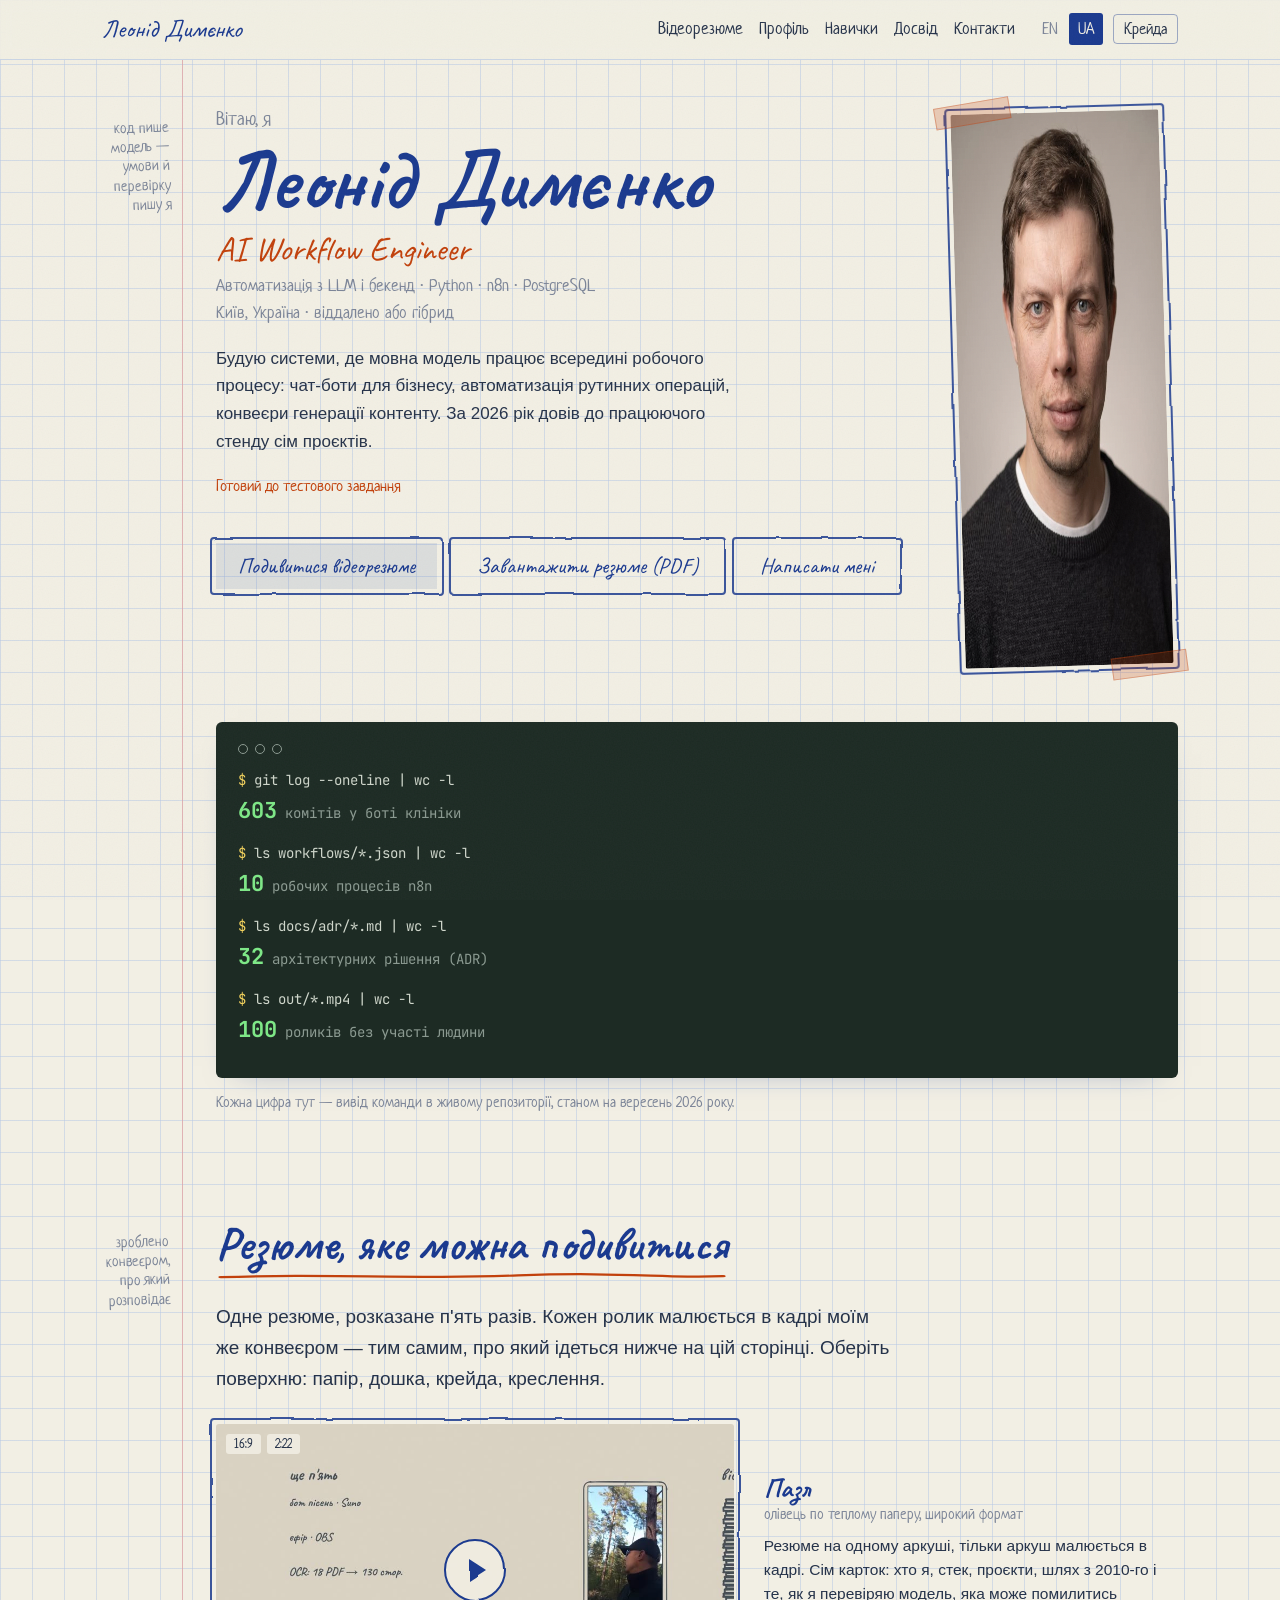
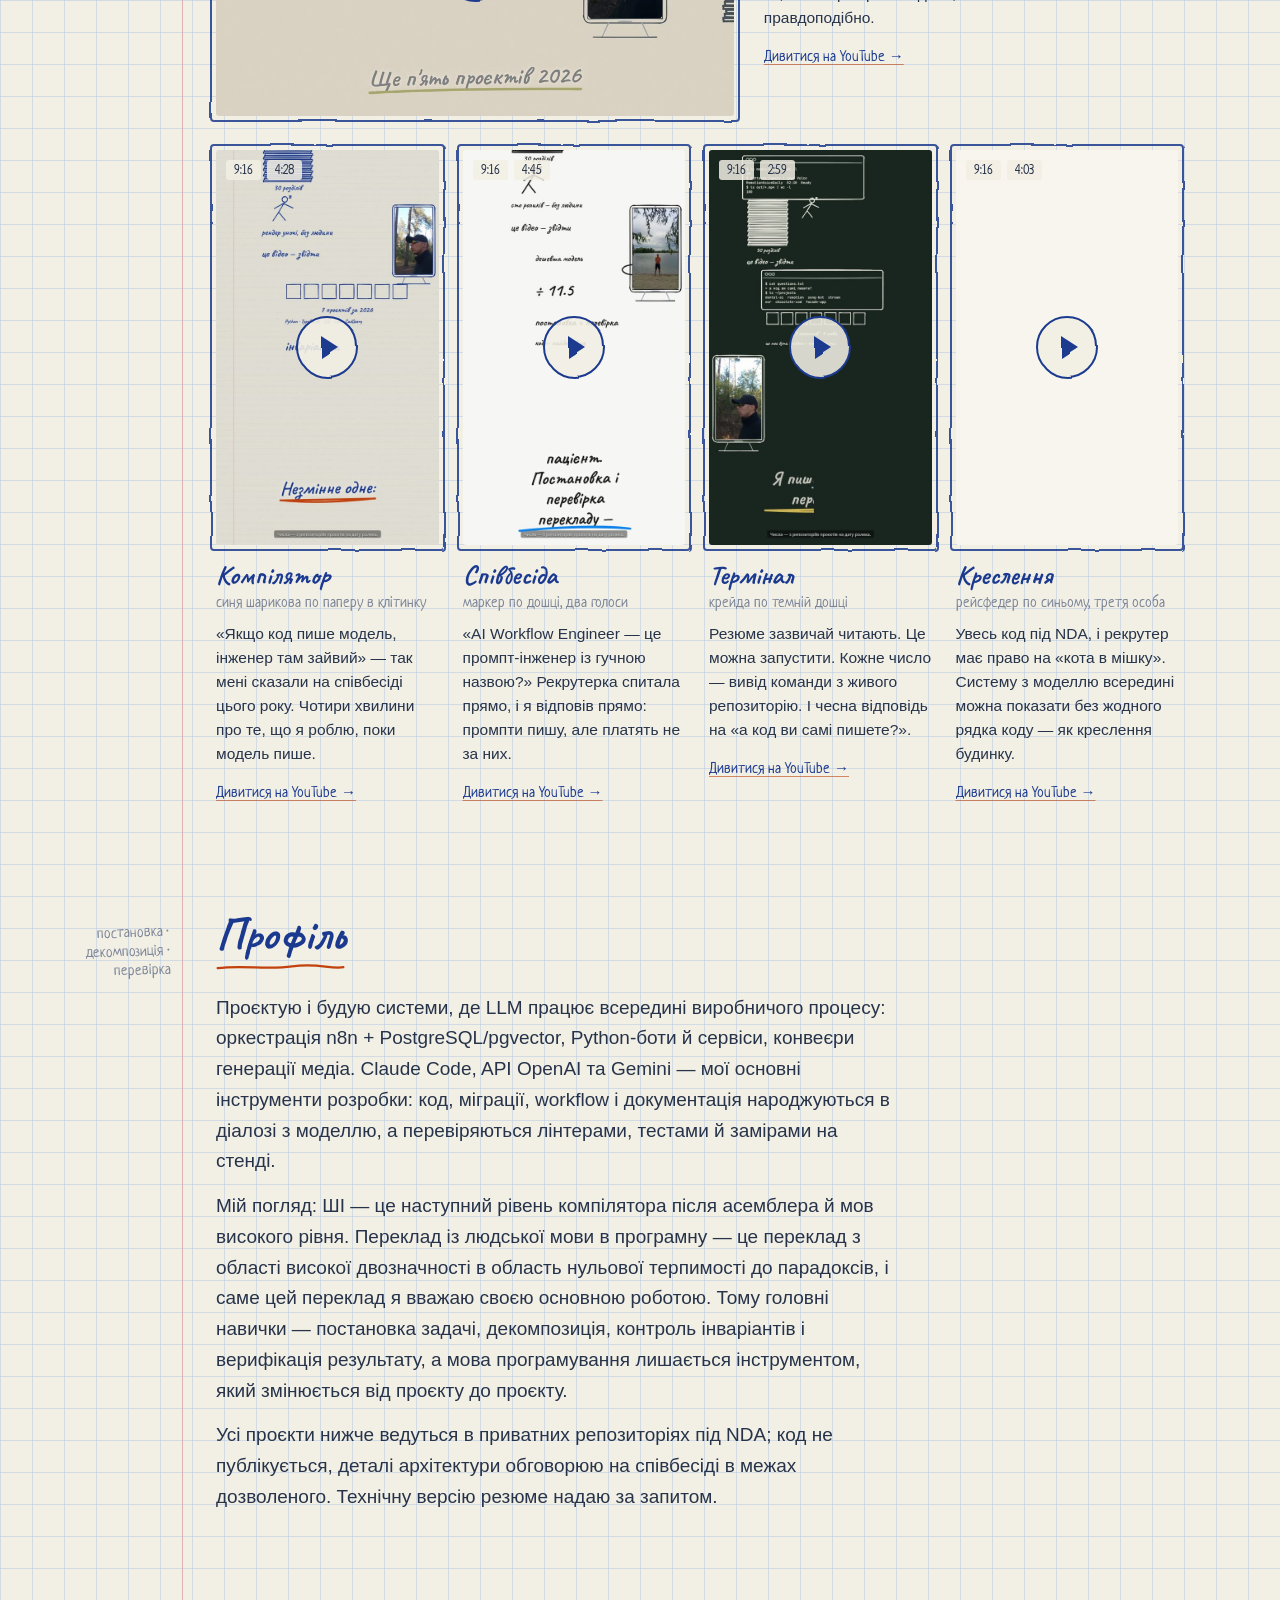
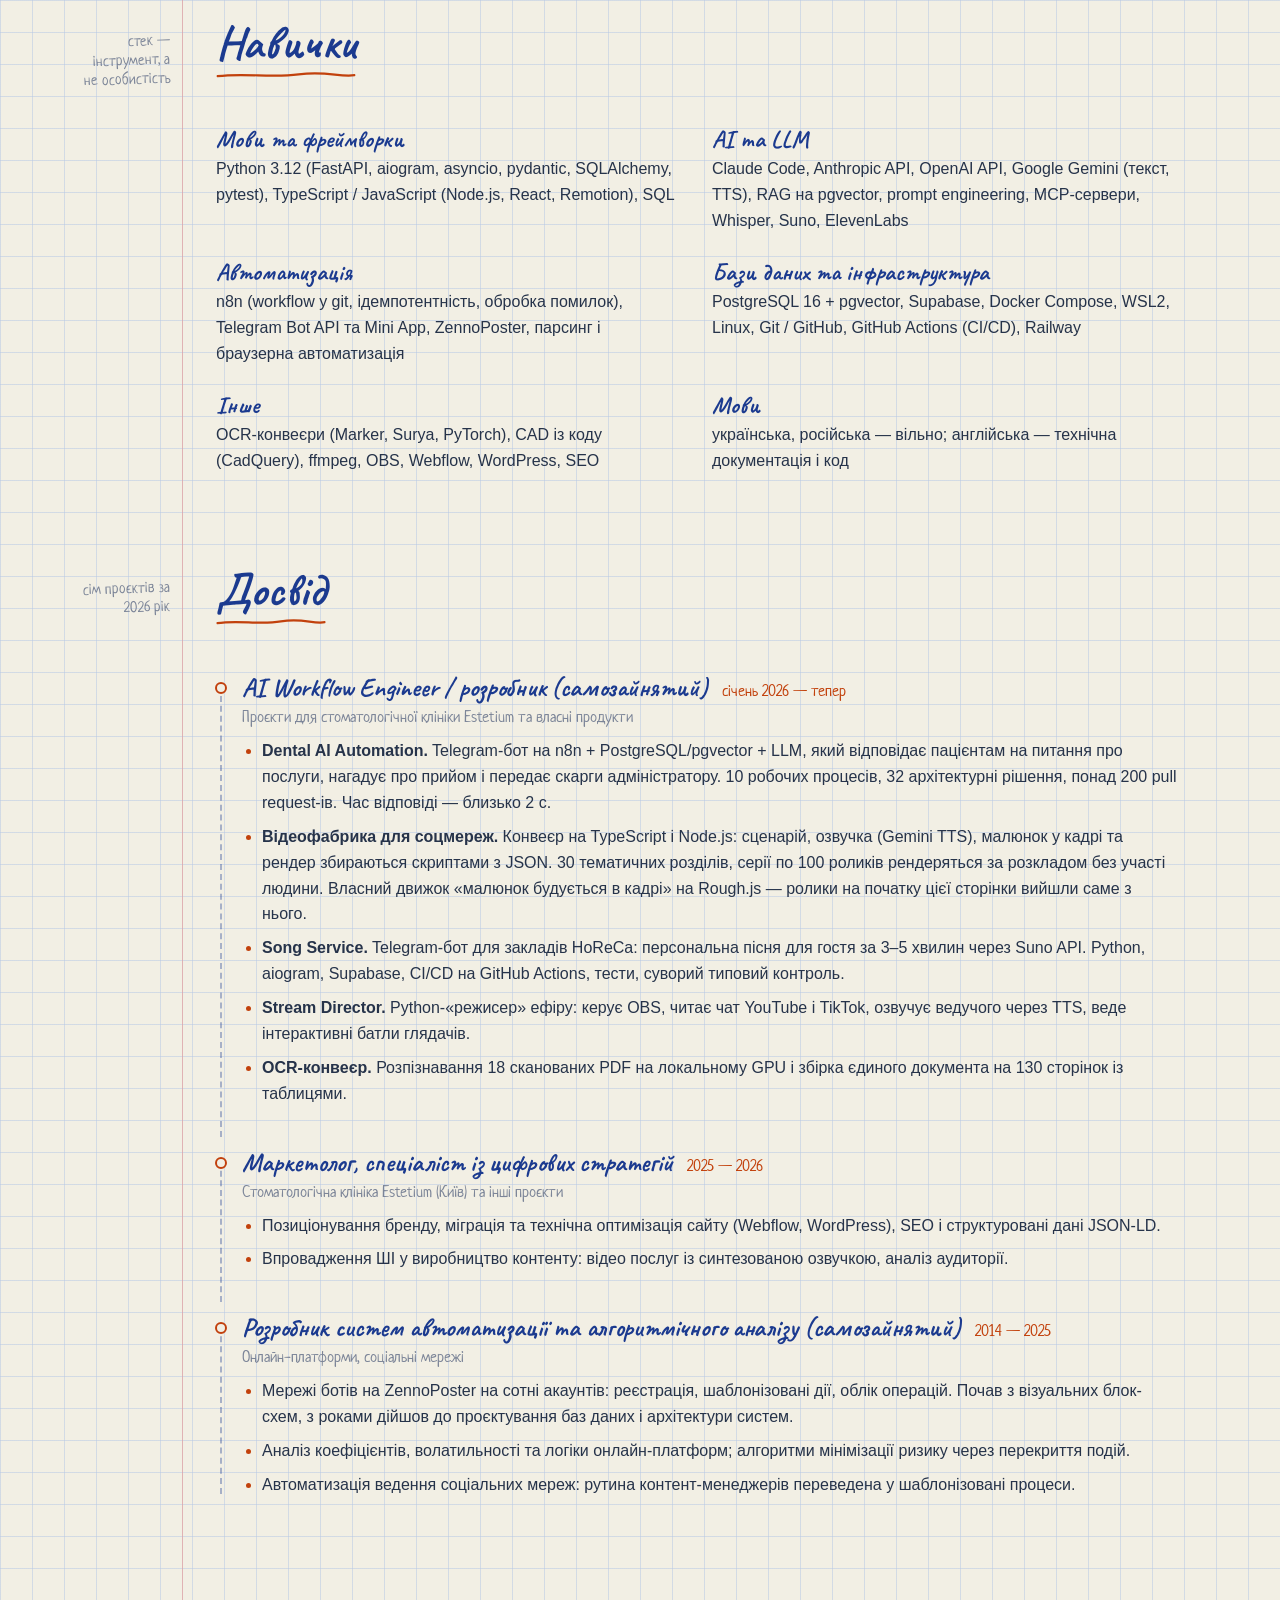
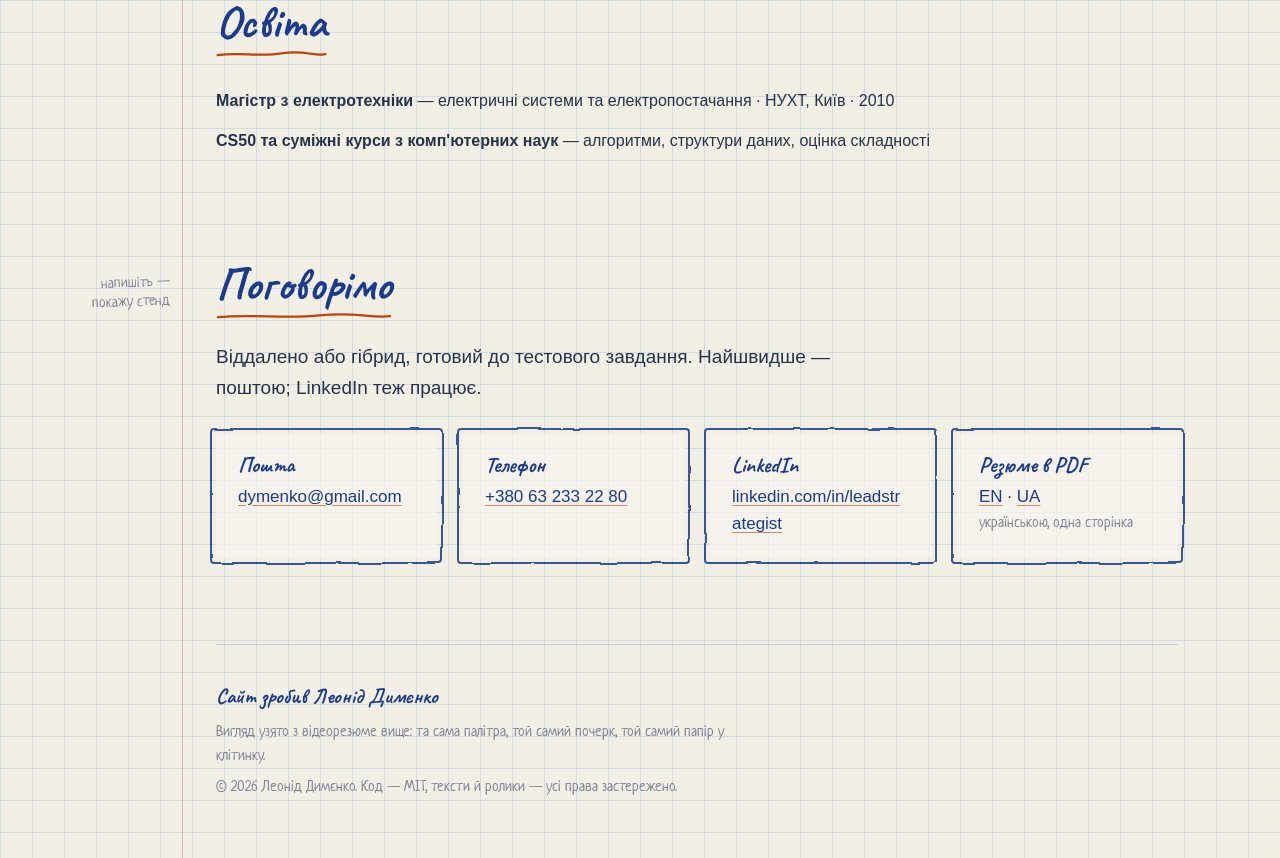
==== commit f9dbddc2: "site: украинские ролики подключены с YouTube Пять ID вписаны в site.json; на украинской странице кар" ====
--- a/uk/index.html
+++ b/uk/index.html
@@ -143,71 +143,71 @@
       <p class="margin-note">зроблено конвеєром, про який розповідає</p>
       <h2>Резюме, яке можна подивитися</h2>
       <p class="lead">Одне резюме, розказане п'ять разів. Кожен ролик малюється в кадрі моїм же конвеєром — тим самим, про який ідеться нижче на цій сторінці. Оберіть поверхню: папір, дошка, крейда, креслення.</p>
-      <p class="note">Ролик відрендерено; посилання з'явиться одразу після завантаження.</p>
+      
       <div class="films">
         <article class="film film--landscape reveal">
-          <div class="sketch sketch--b film__shot"><div class="film__frame">
-            <img src="../assets/posters/cv-02-uk.jpg" alt="Пазл" loading="lazy" decoding="async">
+          <div class="sketch sketch--b film__shot"><button type="button" class="film__frame" data-embed="https://www.youtube-nocookie.com/embed/5GpDapqQdcI" data-title="Пазл" aria-label="Дивитися: Пазл">
+            <img src="../assets/posters/cv-02-uk.jpg" alt="" width="960" height="540" loading="lazy" decoding="async">
+            <span class="film__play" aria-hidden="true"><span></span></span>
             <span class="film__badges"><span>16:9</span><span>2:22</span></span>
-            <span class="film__soon">Скоро опублікую</span>
-          </div></div>
+          </button></div>
           <div class="film__body">
             <h3>Пазл</h3>
             <p class="film__surface">олівець по теплому паперу, широкий формат</p>
             <p class="film__blurb">Резюме на одному аркуші, тільки аркуш малюється в кадрі. Сім карток: хто я, стек, проєкти, шлях з 2010-го і те, як я перевіряю модель, яка може помилитись правдоподібно.</p>
-            
+            <p class="film__link"><a href="https://youtu.be/5GpDapqQdcI" target="_blank" rel="noopener">Дивитися на YouTube →</a></p>
           </div>
         </article>
         <article class="film film--portrait reveal">
-          <div class="sketch sketch--b film__shot"><div class="film__frame">
-            <img src="../assets/posters/cv-01-uk.jpg" alt="Компілятор" loading="lazy" decoding="async">
+          <div class="sketch sketch--b film__shot"><button type="button" class="film__frame" data-embed="https://www.youtube-nocookie.com/embed/-QngsDzrxpQ" data-title="Компілятор" aria-label="Дивитися: Компілятор">
+            <img src="../assets/posters/cv-01-uk.jpg" alt="" width="540" height="960" loading="lazy" decoding="async">
+            <span class="film__play" aria-hidden="true"><span></span></span>
             <span class="film__badges"><span>9:16</span><span>4:28</span></span>
-            <span class="film__soon">Скоро опублікую</span>
-          </div></div>
+          </button></div>
           <div class="film__body">
             <h3>Компілятор</h3>
             <p class="film__surface">синя шарикова по паперу в клітинку</p>
             <p class="film__blurb">«Якщо код пише модель, інженер там зайвий» — так мені сказали на співбесіді цього року. Чотири хвилини про те, що я роблю, поки модель пише.</p>
-            
+            <p class="film__link"><a href="https://youtu.be/-QngsDzrxpQ" target="_blank" rel="noopener">Дивитися на YouTube →</a></p>
           </div>
         </article>
         <article class="film film--portrait reveal">
-          <div class="sketch sketch--b film__shot"><div class="film__frame">
-            <img src="../assets/posters/cv-03-uk.jpg" alt="Співбесіда" loading="lazy" decoding="async">
+          <div class="sketch sketch--b film__shot"><button type="button" class="film__frame" data-embed="https://www.youtube-nocookie.com/embed/5hyrUcczVD4" data-title="Співбесіда" aria-label="Дивитися: Співбесіда">
+            <img src="../assets/posters/cv-03-uk.jpg" alt="" width="540" height="960" loading="lazy" decoding="async">
+            <span class="film__play" aria-hidden="true"><span></span></span>
             <span class="film__badges"><span>9:16</span><span>4:45</span></span>
-            <span class="film__soon">Скоро опублікую</span>
-          </div></div>
+          </button></div>
           <div class="film__body">
             <h3>Співбесіда</h3>
             <p class="film__surface">маркер по дошці, два голоси</p>
             <p class="film__blurb">«AI Workflow Engineer — це промпт-інженер із гучною назвою?» Рекрутерка спитала прямо, і я відповів прямо: промпти пишу, але платять не за них.</p>
-            
+            <p class="film__link"><a href="https://youtu.be/5hyrUcczVD4" target="_blank" rel="noopener">Дивитися на YouTube →</a></p>
           </div>
         </article>
         <article class="film film--portrait reveal">
-          <div class="sketch sketch--b film__shot"><div class="film__frame">
-            <img src="../assets/posters/cv-04-uk.jpg" alt="Термінал" loading="lazy" decoding="async">
+          <div class="sketch sketch--b film__shot"><button type="button" class="film__frame" data-embed="https://www.youtube-nocookie.com/embed/tVQil9JpNB4" data-title="Термінал" aria-label="Дивитися: Термінал">
+            <img src="../assets/posters/cv-04-uk.jpg" alt="" width="540" height="960" loading="lazy" decoding="async">
+            <span class="film__play" aria-hidden="true"><span></span></span>
             <span class="film__badges"><span>9:16</span><span>2:59</span></span>
-            <span class="film__soon">Скоро опублікую</span>
-          </div></div>
+          </button></div>
           <div class="film__body">
             <h3>Термінал</h3>
             <p class="film__surface">крейда по темній дошці</p>
             <p class="film__blurb">Резюме зазвичай читають. Це можна запустити. Кожне число — вивід команди з живого репозиторію. І чесна відповідь на «а код ви самі пишете?».</p>
-            
+            <p class="film__link"><a href="https://youtu.be/tVQil9JpNB4" target="_blank" rel="noopener">Дивитися на YouTube →</a></p>
           </div>
         </article>
         <article class="film film--portrait reveal">
-          <div class="sketch sketch--b film__shot"><div class="film__frame">
-            <img src="../assets/posters/cv-05-uk.jpg" alt="Креслення" loading="lazy" decoding="async">
+          <div class="sketch sketch--b film__shot"><button type="button" class="film__frame" data-embed="https://www.youtube-nocookie.com/embed/OZQQSeAt6TI" data-title="Креслення" aria-label="Дивитися: Креслення">
+            <img src="../assets/posters/cv-05-uk.jpg" alt="" width="540" height="960" loading="lazy" decoding="async">
+            <span class="film__play" aria-hidden="true"><span></span></span>
             <span class="film__badges"><span>9:16</span><span>4:03</span></span>
-            <span class="film__soon">Скоро опублікую</span>
-          </div></div>
+          </button></div>
           <div class="film__body">
             <h3>Креслення</h3>
             <p class="film__surface">рейсфедер по синьому, третя особа</p>
             <p class="film__blurb">Увесь код під NDA, і рекрутер має право на «кота в мішку». Систему з моделлю всередині можна показати без жодного рядка коду — як креслення будинку.</p>
-            
+            <p class="film__link"><a href="https://youtu.be/OZQQSeAt6TI" target="_blank" rel="noopener">Дивитися на YouTube →</a></p>
           </div>
         </article>
       </div>
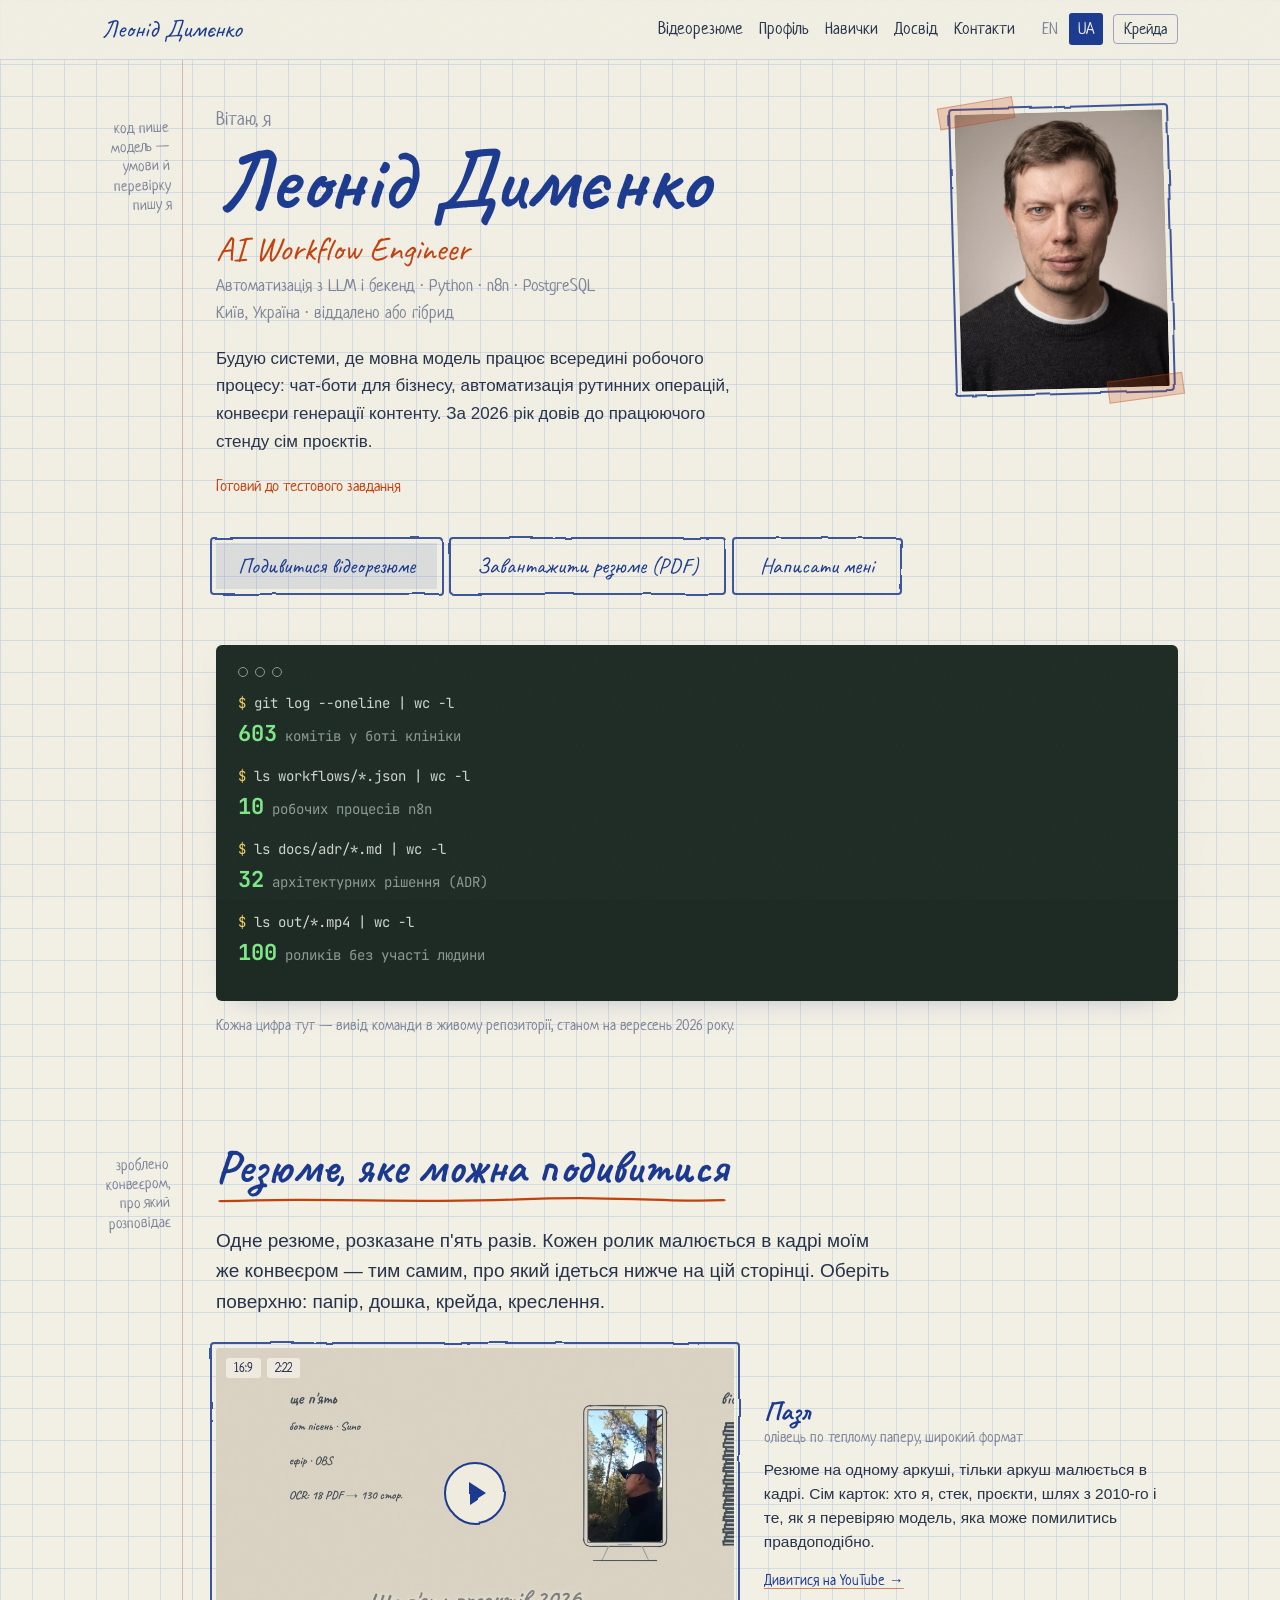
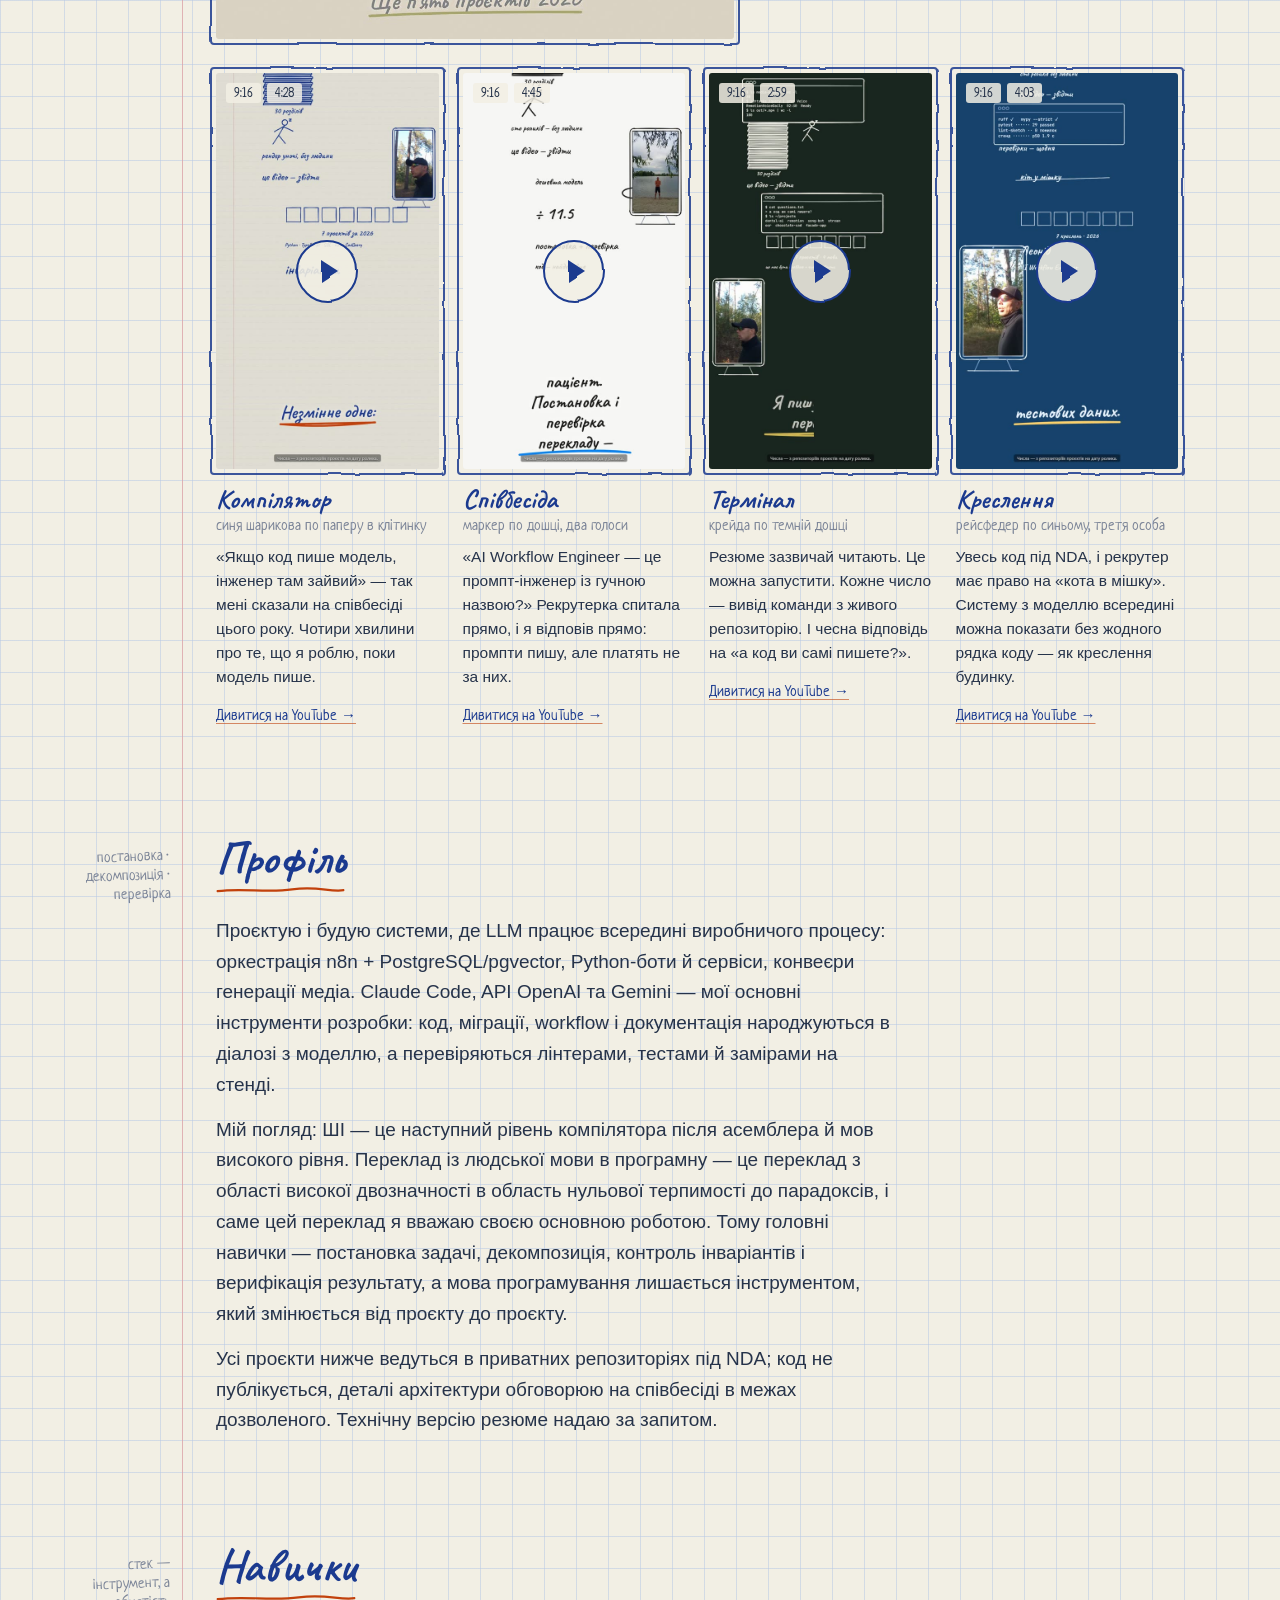
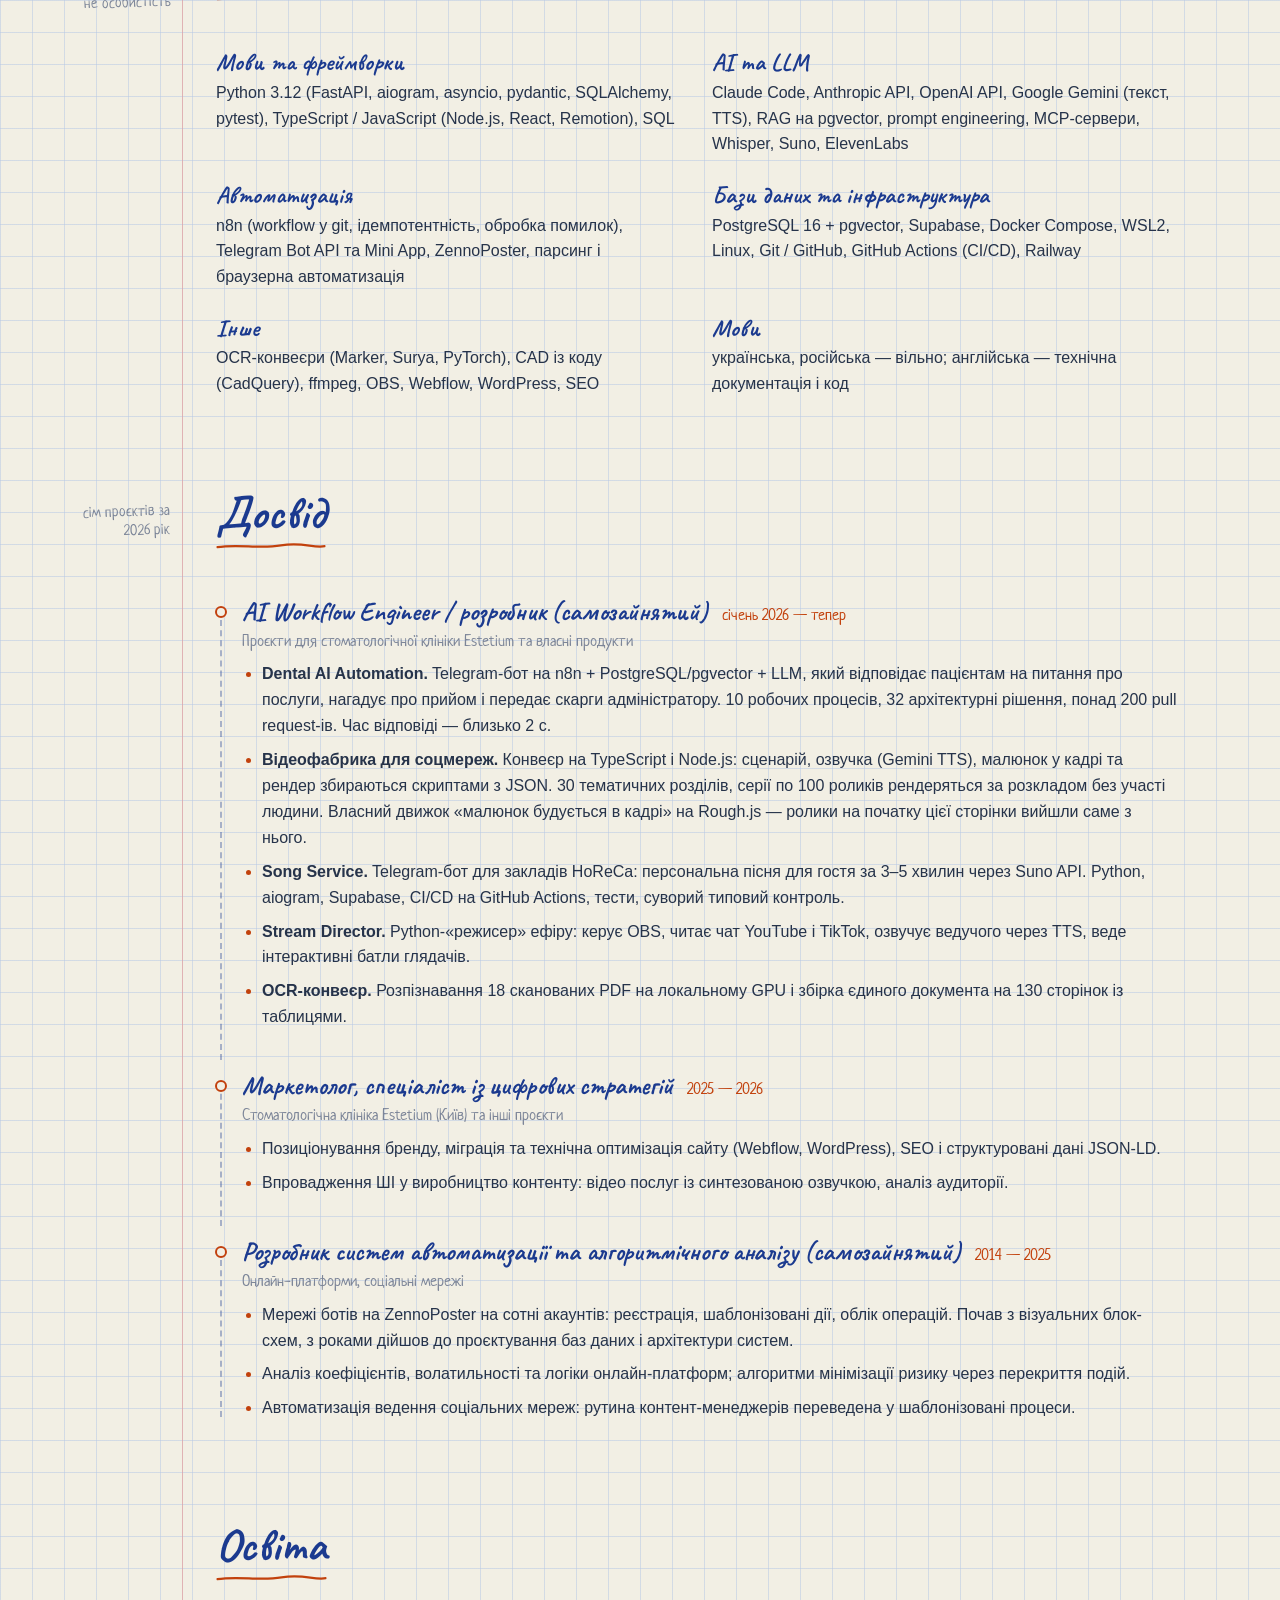
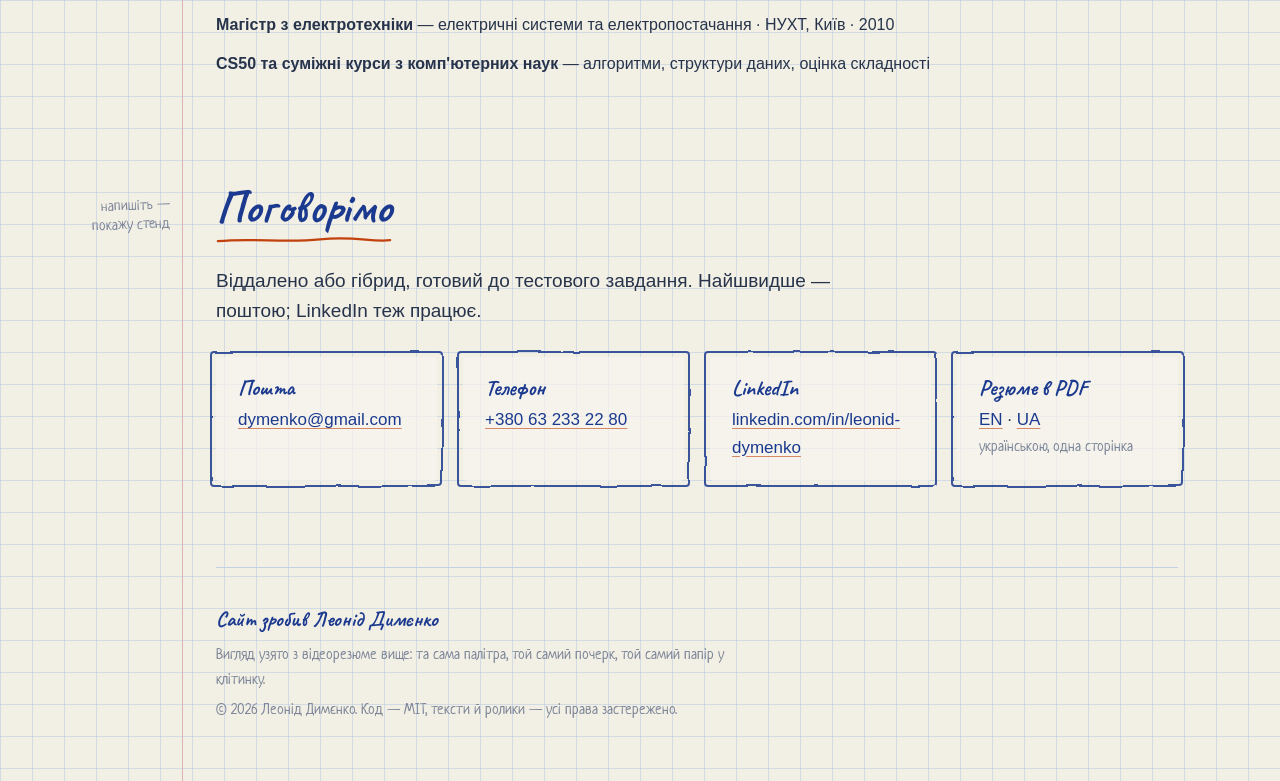
==== commit dbeedb6c: "cv: новый адрес LinkedIn и правка пропорций фото на сайте LinkedIn переехал на /in/leonid-dymenko. З" ====
--- a/uk/index.html
+++ b/uk/index.html
@@ -41,7 +41,7 @@
   "url": "https://ldservice.github.io/cv-site/uk/",
   "image": "https://ldservice.github.io/cv-site/uk/assets/photo.jpg",
   "sameAs": [
-    "https://www.linkedin.com/in/leadstrategist/"
+    "https://www.linkedin.com/in/leonid-dymenko/"
   ],
   "address": {
     "@type": "PostalAddress",
@@ -110,7 +110,7 @@
           </div>
         </div>
         <figure class="photo sketch sketch--b">
-          <img src="../assets/photo.jpg" alt="Фото: Леонід Димєнко" width="416" height="554">
+          <img src="../assets/photo.jpg" alt="Фото: Леонід Димєнко" width="600" height="800">
           <span class="photo__tape" aria-hidden="true"></span>
         </figure>
       </div>
@@ -319,7 +319,7 @@
         </div>
         <div class="contact__card sketch sketch--c reveal">
           <h3>LinkedIn</h3>
-          <a href="https://www.linkedin.com/in/leadstrategist/" target="_blank" rel="noopener">linkedin.com/in/leadstrategist</a>
+          <a href="https://www.linkedin.com/in/leonid-dymenko/" target="_blank" rel="noopener">linkedin.com/in/leonid-dymenko</a>
         </div>
         <div class="contact__card sketch reveal">
           <h3>Резюме в PDF</h3>
--- a/assets/style.css
+++ b/assets/style.css
@@ -124,6 +124,9 @@
 
 img {
   max-width: 100%;
+  /* Without this the width/height attributes keep the intrinsic height while
+     CSS scales the width, and every picture comes out squeezed sideways. */
+  height: auto;
   display: block;
 }
 
@@ -474,6 +477,9 @@
 
 .photo img {
   width: 100%;
+  height: auto;
+  aspect-ratio: 3 / 4;
+  object-fit: cover;
   border-radius: 2px;
   filter: saturate(0.92) contrast(1.02);
 }
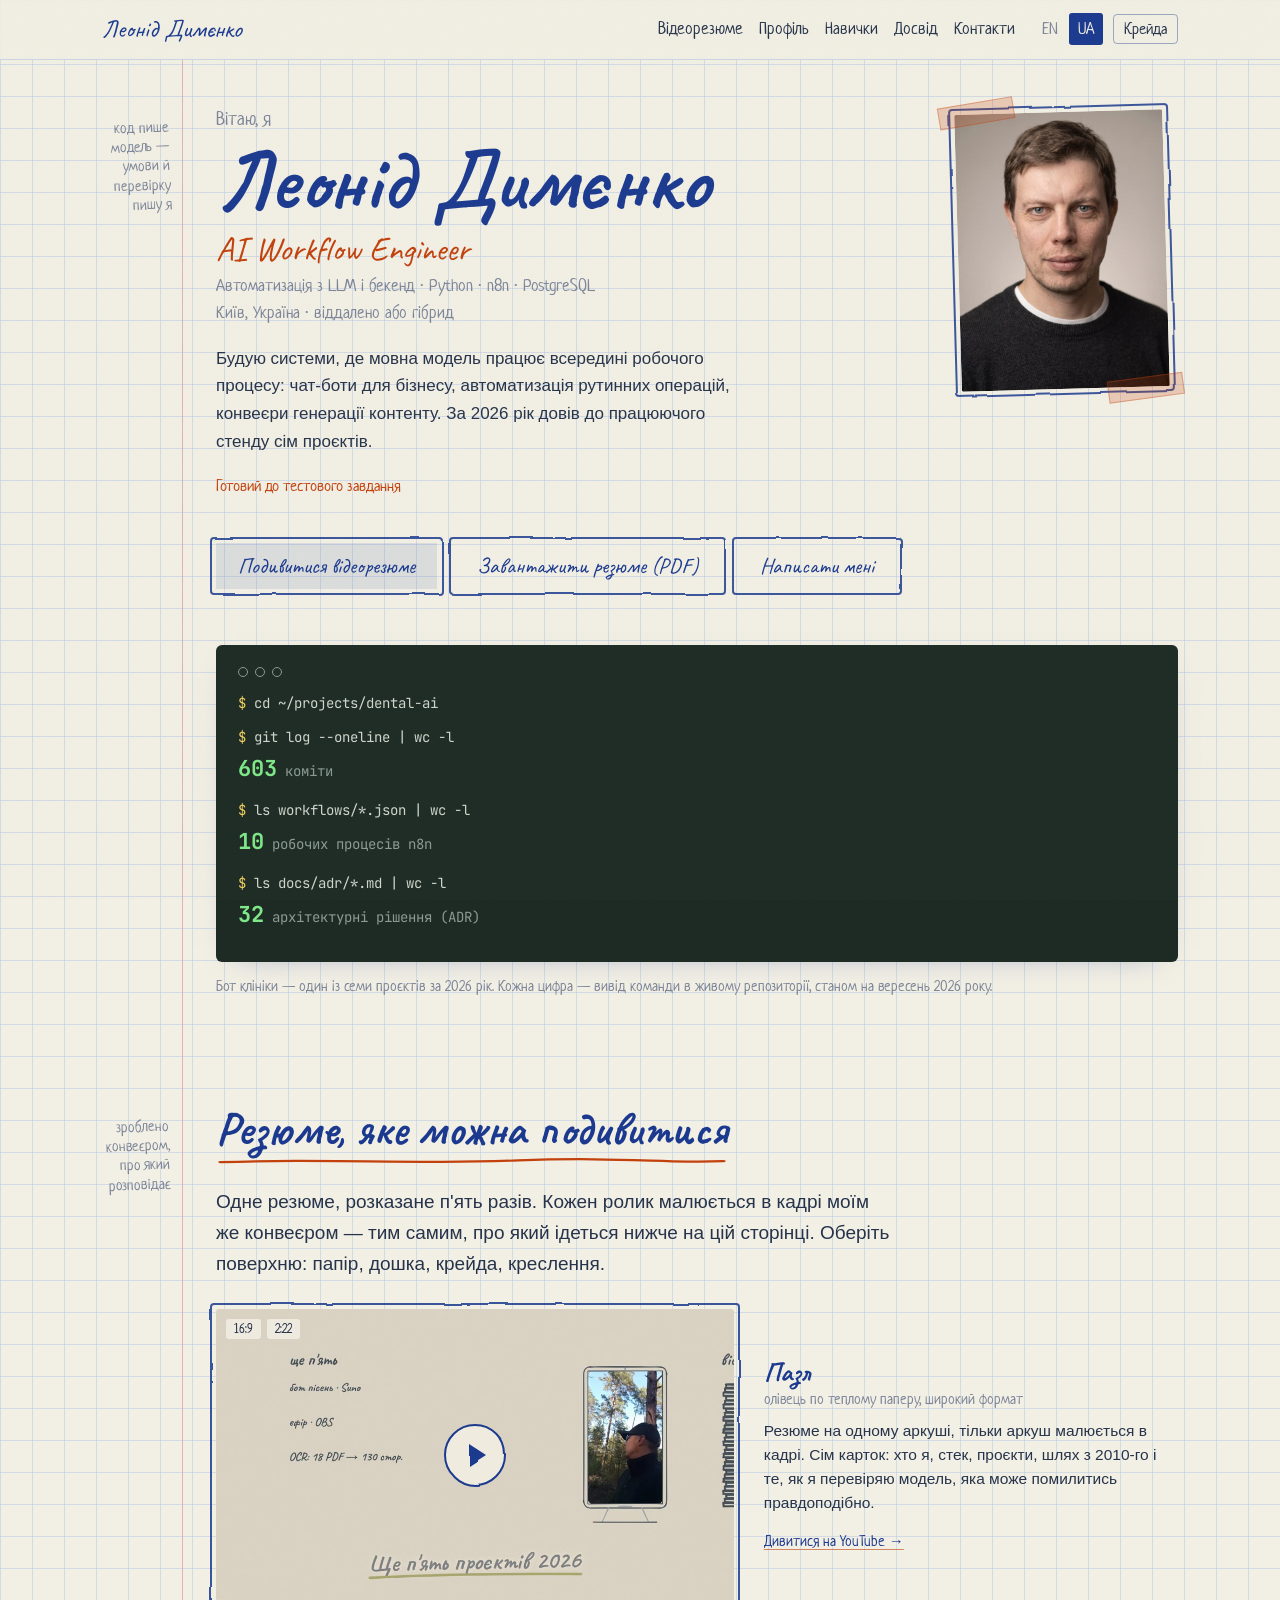
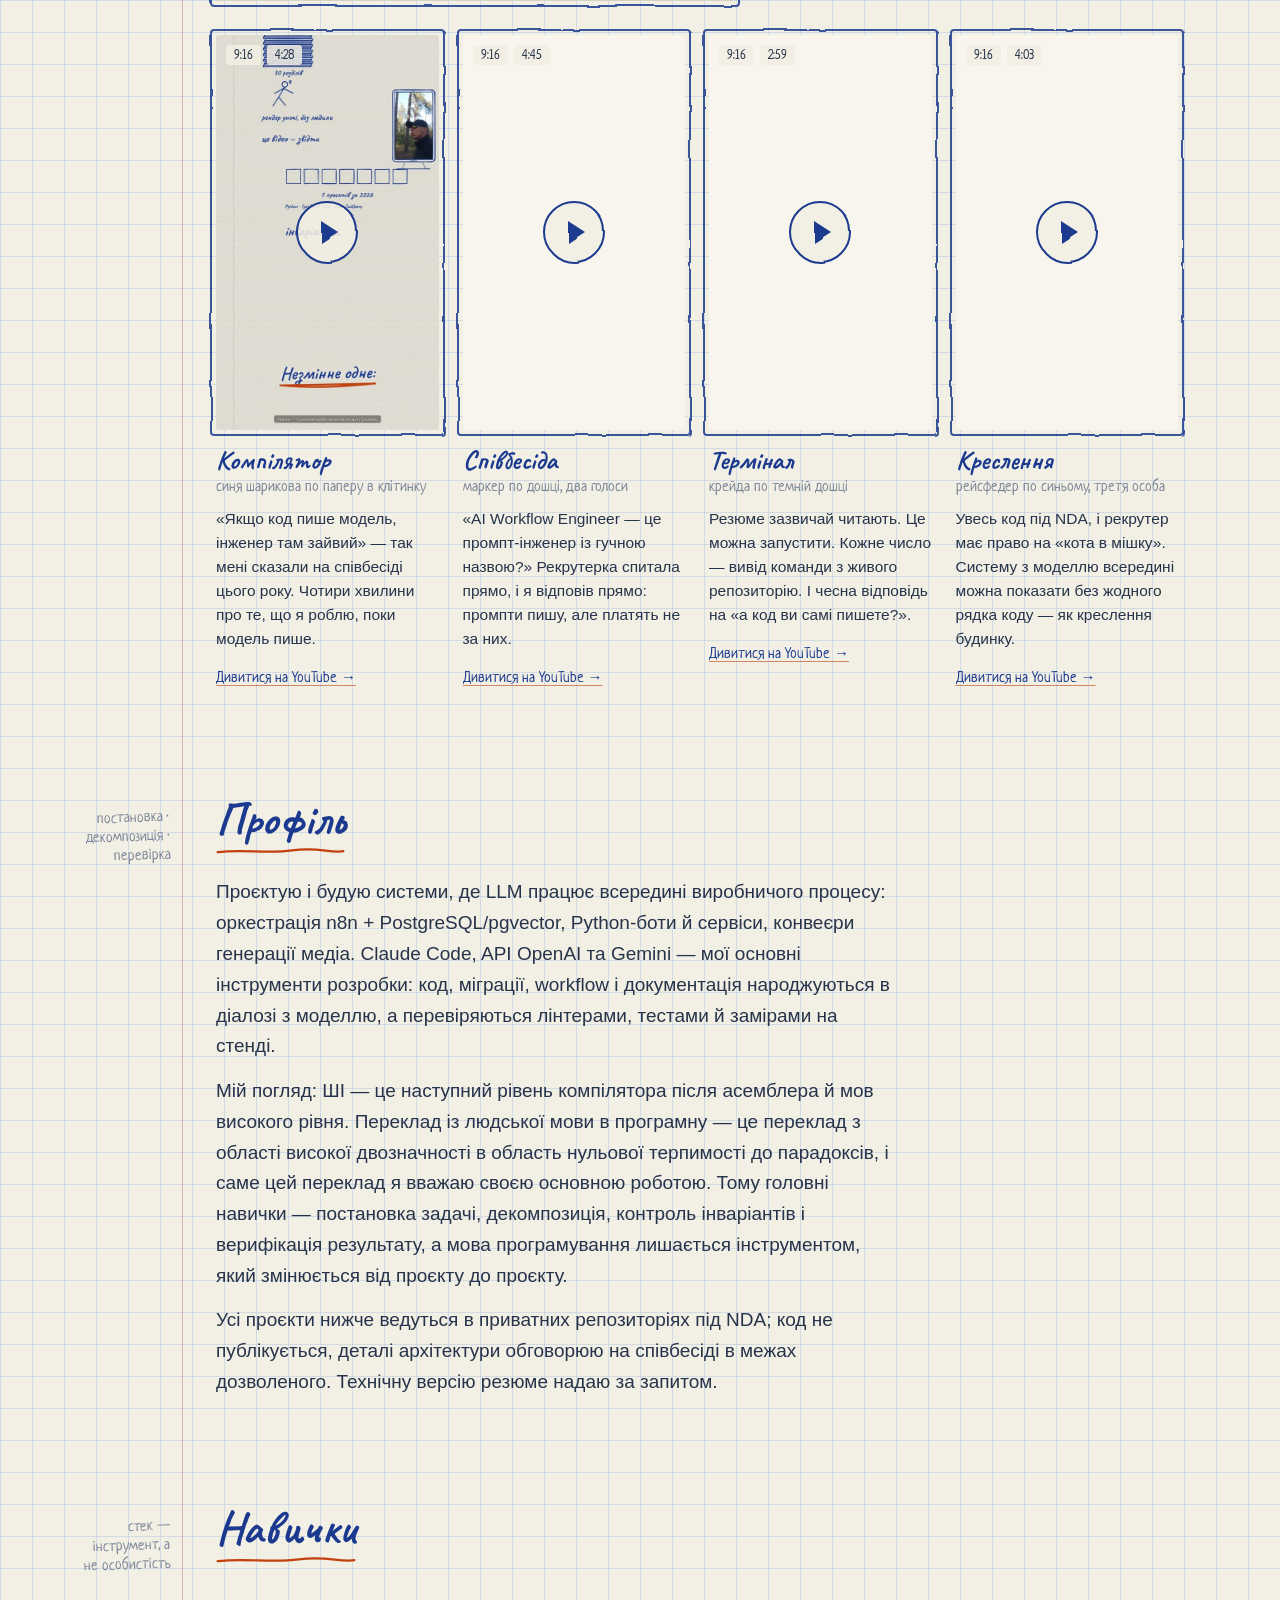
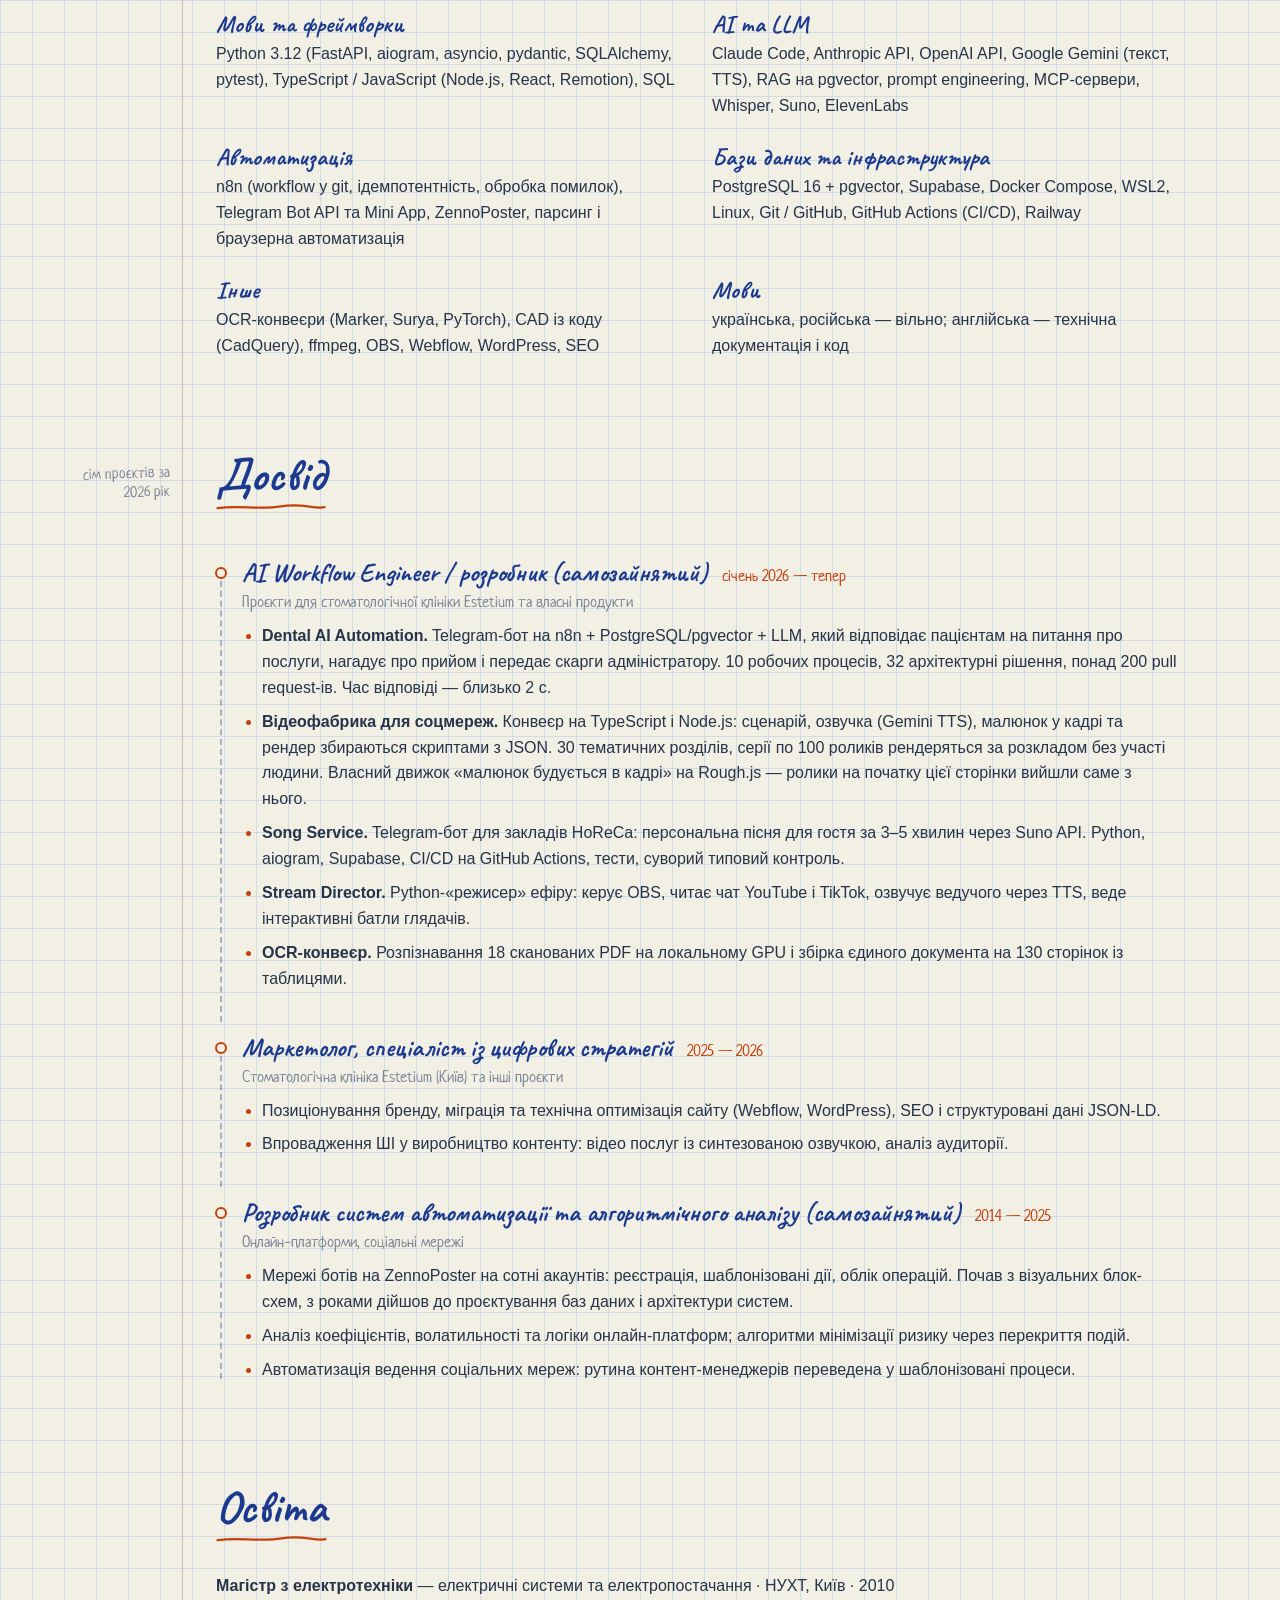
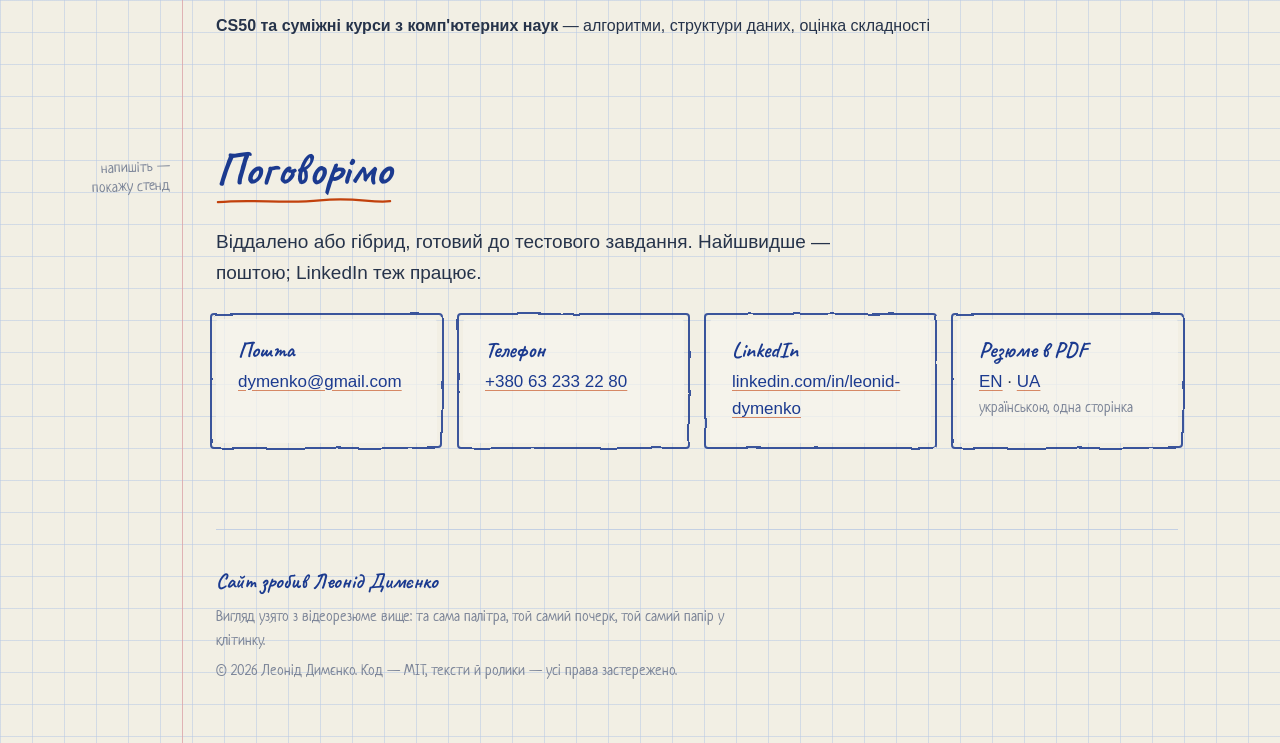
==== commit 185d3a57: "site: блок с числами — один проект, а не сумма всего Четыре команды читались как один репозиторий, х" ====
--- a/uk/index.html
+++ b/uk/index.html
@@ -116,12 +116,13 @@
       </div>
     </section>
 
-    <section class="numbers reveal" aria-label="Числа — просто з диска">
+    <section class="numbers reveal" aria-label="Один проєкт — просто з диска">
       <div class="terminal">
         <div class="dots" aria-hidden="true"><i></i><i></i><i></i></div>
+          <div class="terminal__row"><div class="cmd">cd ~/projects/dental-ai</div></div>
           <div class="terminal__row">
             <div class="cmd">git log --oneline | wc -l</div>
-            <div><span class="out">603</span> <span class="lbl">комітів у боті клініки</span></div>
+            <div><span class="out">603</span> <span class="lbl">коміти</span></div>
           </div>
           <div class="terminal__row">
             <div class="cmd">ls workflows/*.json | wc -l</div>
@@ -129,14 +130,10 @@
           </div>
           <div class="terminal__row">
             <div class="cmd">ls docs/adr/*.md | wc -l</div>
-            <div><span class="out">32</span> <span class="lbl">архітектурних рішення (ADR)</span></div>
-          </div>
-          <div class="terminal__row">
-            <div class="cmd">ls out/*.mp4 | wc -l</div>
-            <div><span class="out">100</span> <span class="lbl">роликів без участі людини</span></div>
-          </div>
-      </div>
-      <p class="note">Кожна цифра тут — вивід команди в живому репозиторії, станом на вересень 2026 року.</p>
+            <div><span class="out">32</span> <span class="lbl">архітектурні рішення (ADR)</span></div>
+          </div>
+      </div>
+      <p class="note">Бот клініки — один із семи проєктів за 2026 рік. Кожна цифра — вивід команди в живому репозиторії, станом на вересень 2026 року.</p>
     </section>
 
     <section id="video">
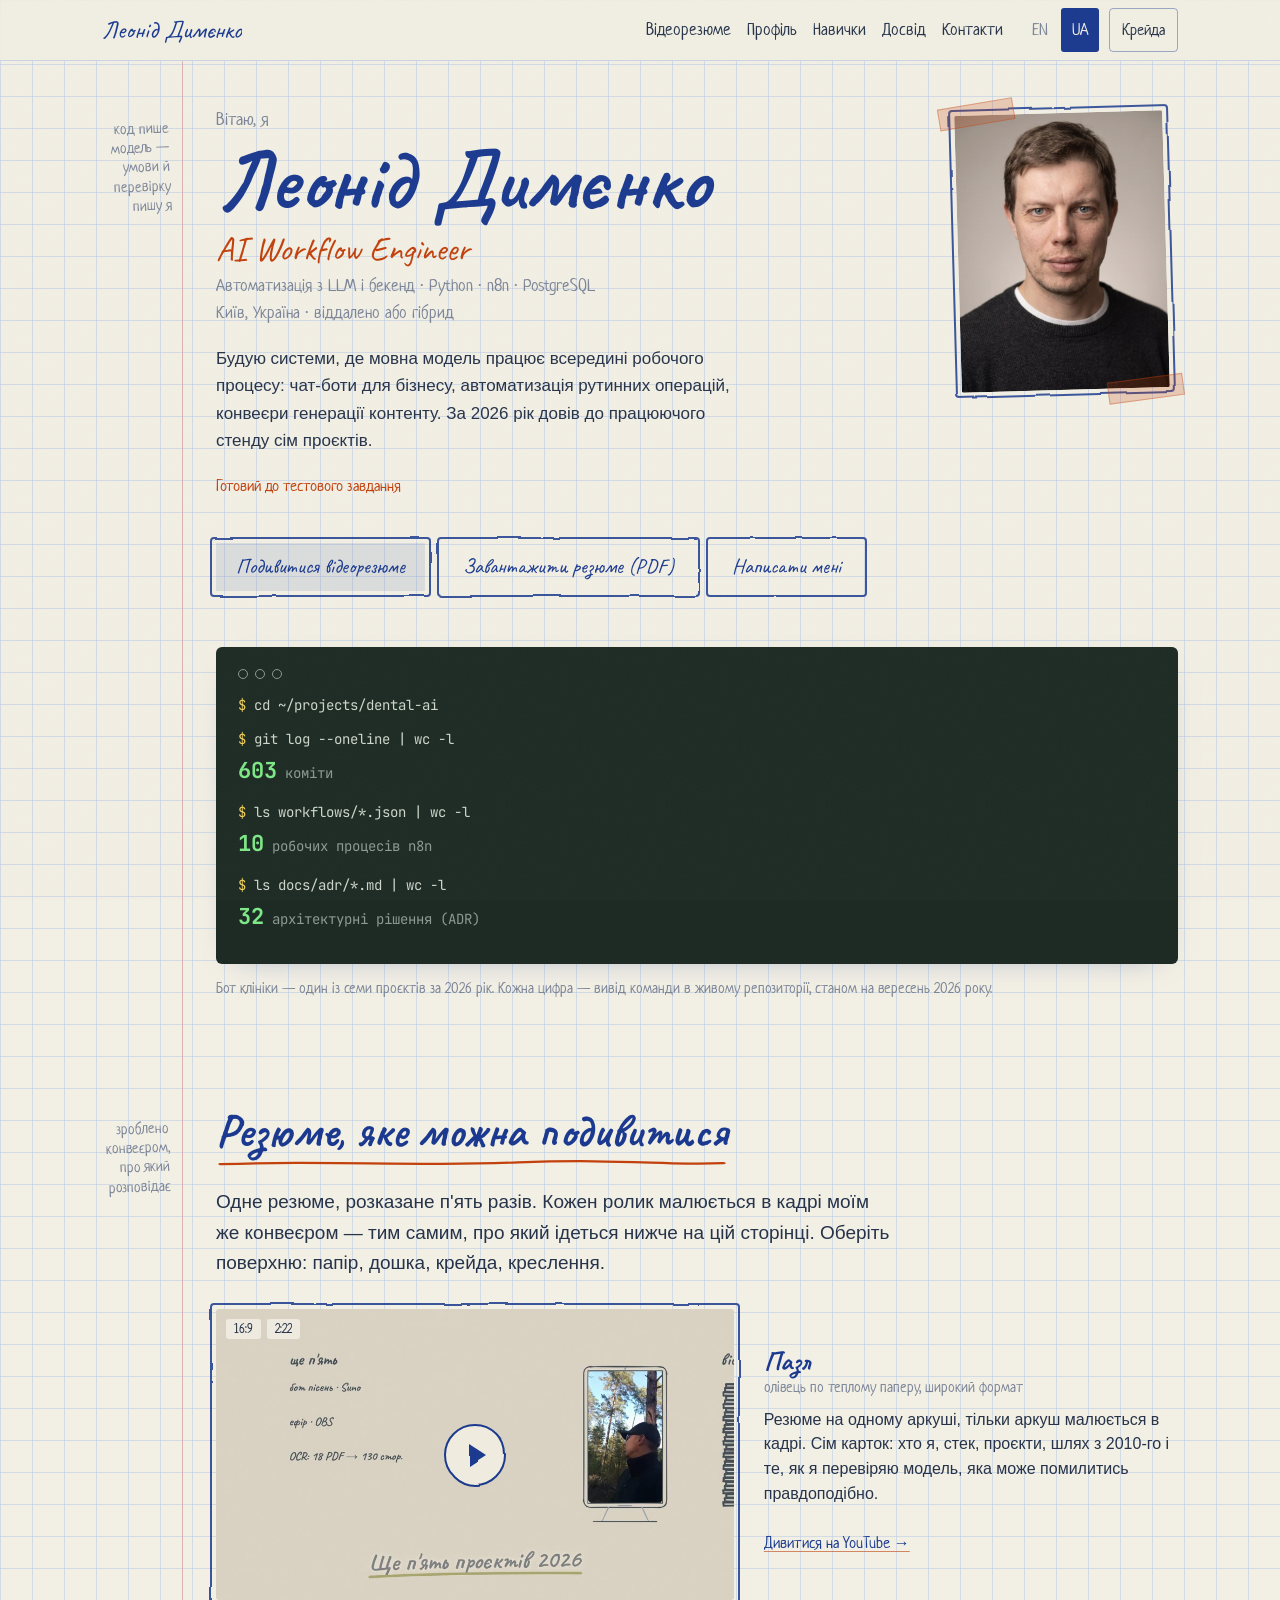
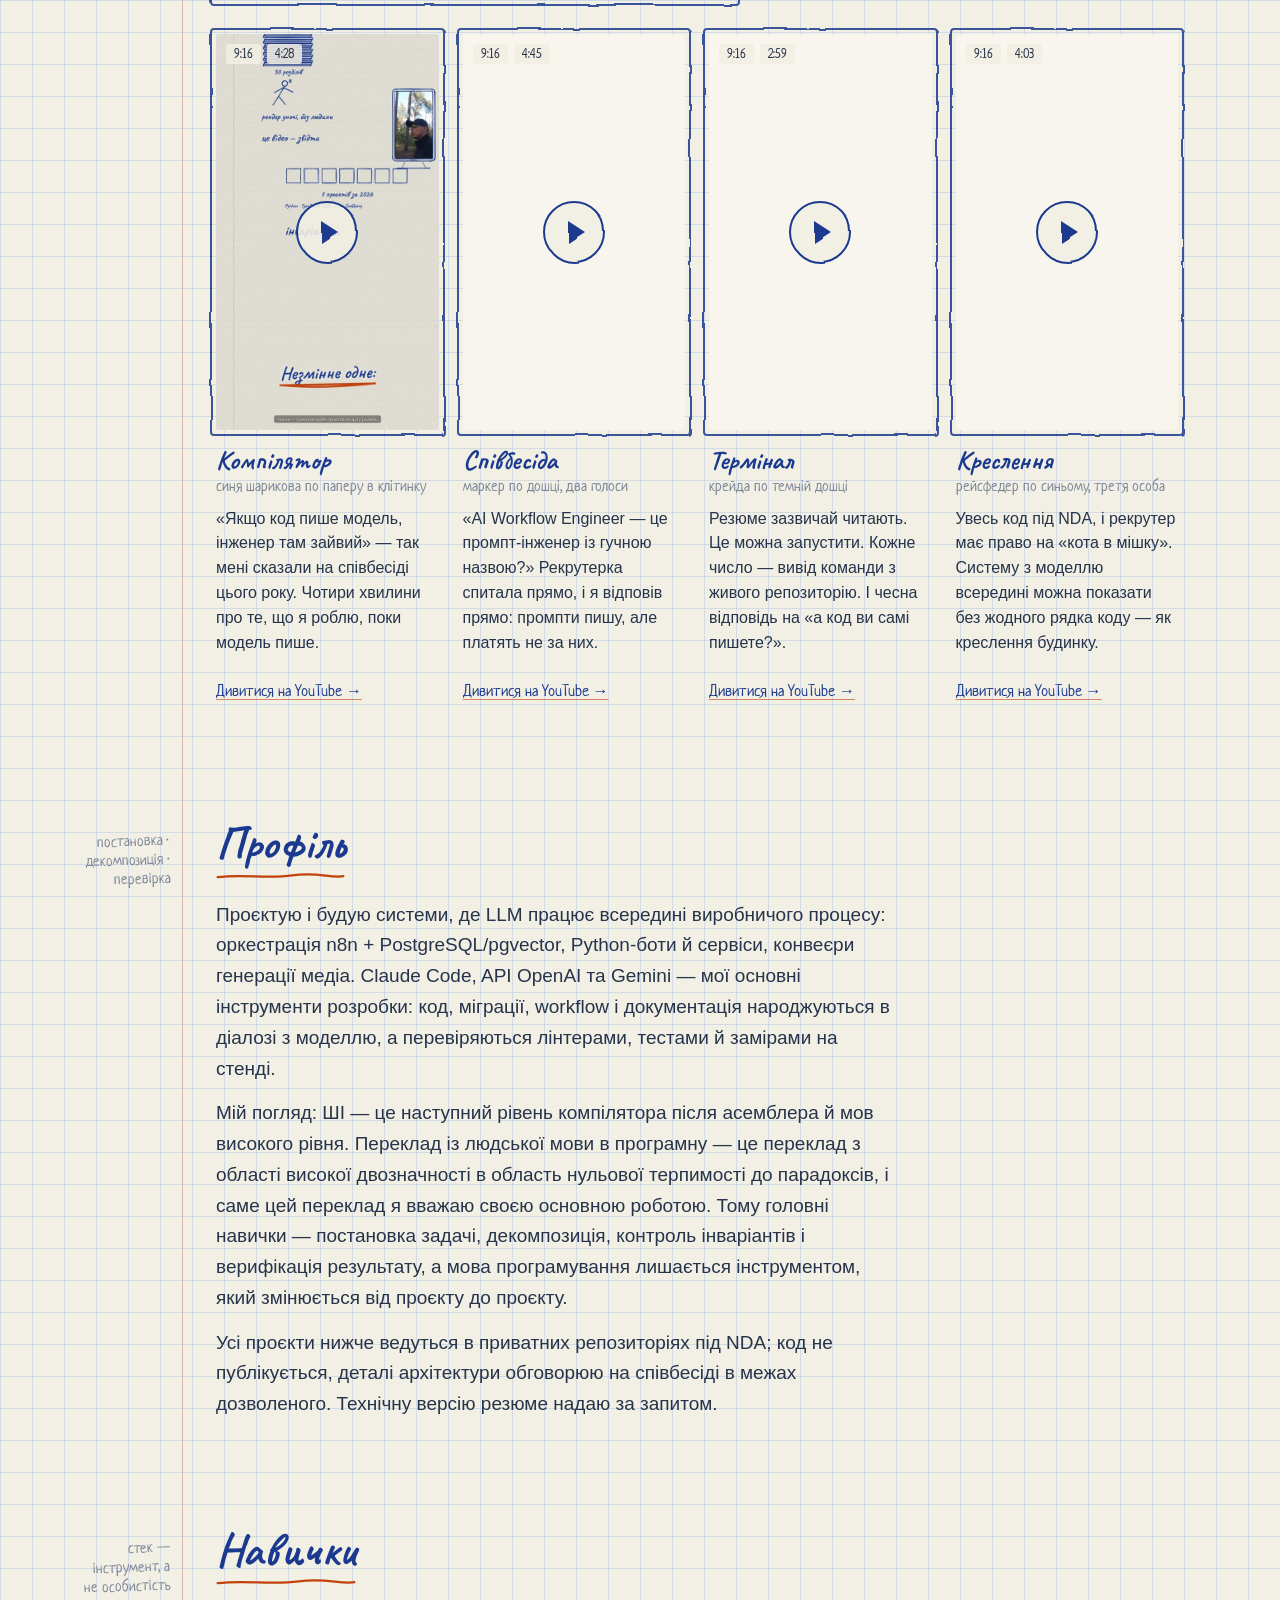
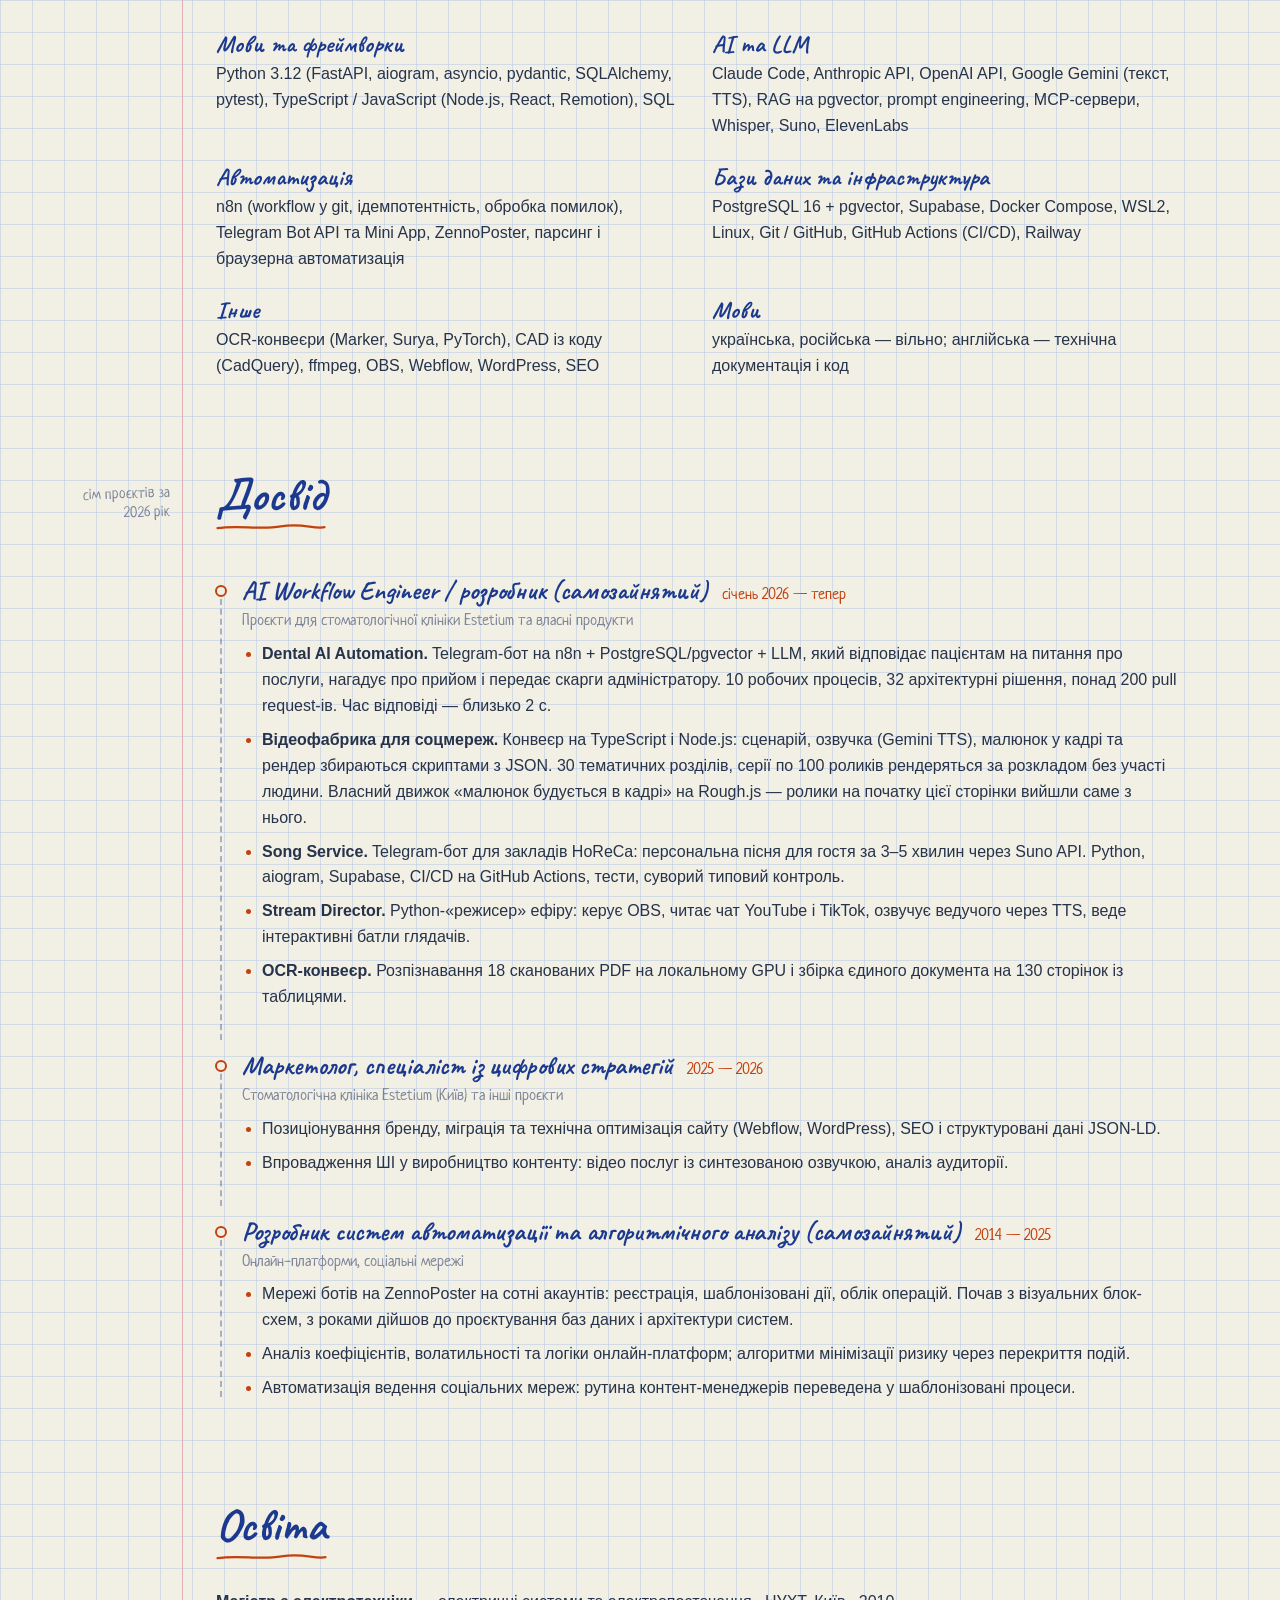
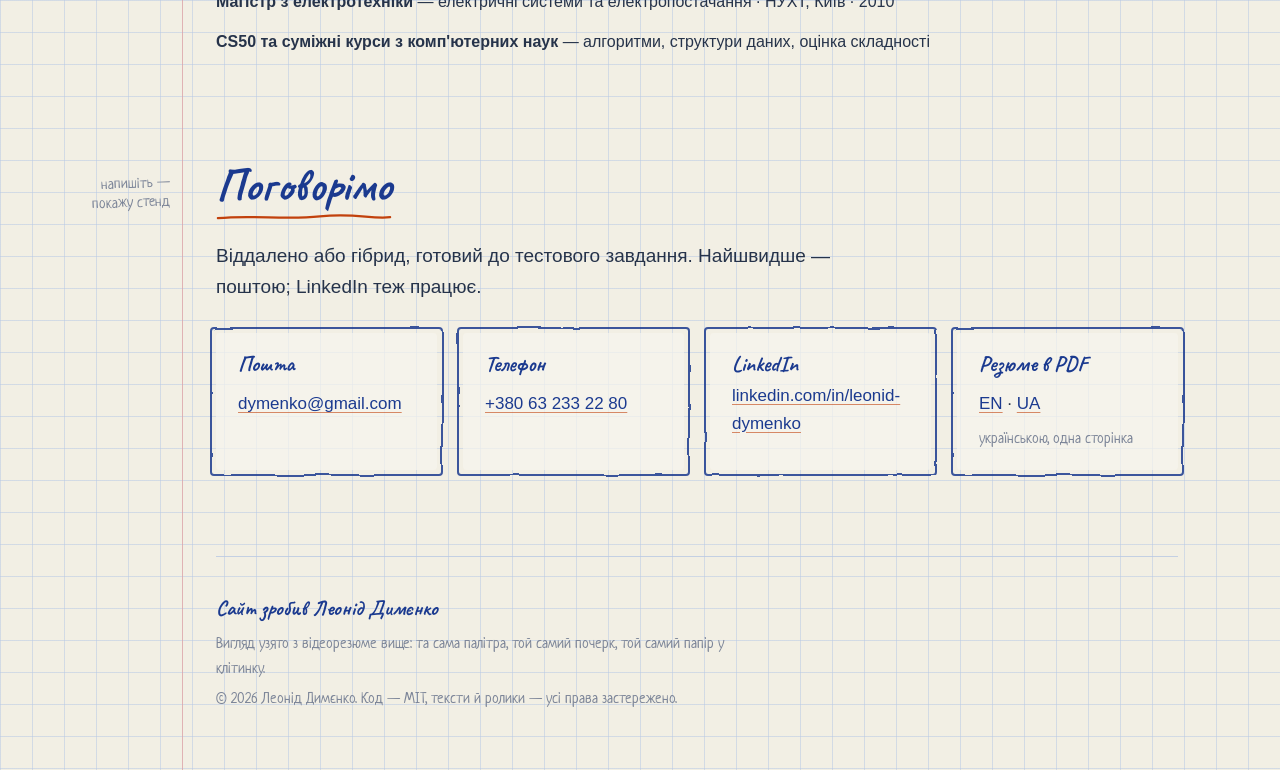
==== commit 9a2a7e5f: "site: вёрстка mobile-first, ролики на телефоне больше не миниатюры База стилей писалась под десктоп," ====
--- a/uk/index.html
+++ b/uk/index.html
@@ -94,25 +94,30 @@
   <main id="main" class="sheet">
     <section class="hero" id="top">
       <p class="margin-note">код пише модель — умови й перевірку пишу я</p>
+      <!-- Four grid children, not two: on a phone the photo sits beside the
+           name, on a wide screen it stands next to the whole block. Which is
+           where, is decided by grid-template-areas in the stylesheet. -->
       <div class="hero__grid">
-        <div>
+        <div class="hero__id">
           <p class="hero__hi">Вітаю, я</p>
           <h1>Леонід Димєнко</h1>
           <p class="hero__role">AI Workflow Engineer</p>
+        </div>
+        <figure class="photo sketch sketch--b">
+          <img src="../assets/photo.jpg" alt="Фото: Леонід Димєнко" width="600" height="800">
+          <span class="photo__tape" aria-hidden="true"></span>
+        </figure>
+        <div class="hero__say">
           <p class="hero__role-note">Автоматизація з LLM і бекенд · Python · n8n · PostgreSQL</p>
           <p class="hero__location">Київ, Україна · віддалено або гібрид</p>
           <p class="hero__pitch">Будую системи, де мовна модель працює всередині робочого процесу: чат-боти для бізнесу, автоматизація рутинних операцій, конвеєри генерації контенту. За 2026 рік довів до працюючого стенду сім проєктів.</p>
           <p class="hero__open">Готовий до тестового завдання</p>
-          <div class="cta">
-            <a class="btn btn--primary sketch" href="#video">Подивитися відеорезюме</a>
-            <a class="btn sketch sketch--b" href="../cv/CV-Dymenko-Leonid-uk.pdf" download>Завантажити резюме (PDF)</a>
-            <a class="btn sketch sketch--c" href="mailto:dymenko@gmail.com">Написати мені</a>
-          </div>
-        </div>
-        <figure class="photo sketch sketch--b">
-          <img src="../assets/photo.jpg" alt="Фото: Леонід Димєнко" width="600" height="800">
-          <span class="photo__tape" aria-hidden="true"></span>
-        </figure>
+        </div>
+        <div class="cta">
+          <a class="btn btn--primary sketch" href="#video">Подивитися відеорезюме</a>
+          <a class="btn sketch sketch--b" href="../cv/CV-Dymenko-Leonid-uk.pdf" download>Завантажити резюме (PDF)</a>
+          <a class="btn sketch sketch--c" href="mailto:dymenko@gmail.com">Написати мені</a>
+        </div>
       </div>
     </section>
 
--- a/assets/style.css
+++ b/assets/style.css
@@ -34,7 +34,10 @@
 
   --sheet: 1120px;
   --margin-col: 136px;
-  --grid-step: 32px;
+  /* Phone first: every base value below is the one a 320-430px screen gets,
+     and the min-width layers add back what a wide screen can afford. */
+  --grid-step: 24px;
+  --bar-h: 52px;
 }
 
 [data-theme="dark"] {
@@ -81,7 +84,8 @@
 
 html {
   scroll-behavior: smooth;
-  scroll-padding-top: 84px;
+  /* Anchors must clear the sticky bar, and the bar is shorter on a phone. */
+  scroll-padding-top: calc(var(--bar-h) + 14px);
 }
 
 body {
@@ -94,8 +98,8 @@
   background-size: var(--grid-step) var(--grid-step);
   color: var(--text);
   font-family: var(--font-body);
-  font-size: 17px;
-  line-height: 1.62;
+  font-size: 16.5px;
+  line-height: 1.6;
   -webkit-font-smoothing: antialiased;
   overflow-x: hidden;
 }
@@ -207,8 +211,14 @@
 .sheet {
   max-width: var(--sheet);
   margin: 0 auto;
-  padding: 0 22px 0 22px;
+  padding: 0 16px;
   position: relative;
+}
+
+@media (min-width: 560px) {
+  .sheet {
+    padding: 0 22px;
+  }
 }
 
 @media (min-width: 1020px) {
@@ -230,8 +240,24 @@
 }
 
 section {
-  padding: 46px 0;
+  padding: 34px 0;
   position: relative;
+}
+
+@media (min-width: 760px) {
+  :root {
+    --grid-step: 32px;
+    --bar-h: 60px;
+  }
+
+  body {
+    font-size: 17px;
+    line-height: 1.62;
+  }
+
+  section {
+    padding: 46px 0;
+  }
 }
 
 /* Marginalia: the notes the films write next to the drawing. */
@@ -273,8 +299,8 @@
 }
 
 h2 {
-  font-size: clamp(34px, 5vw, 46px);
-  margin-bottom: 22px;
+  font-size: clamp(30px, 8vw, 46px);
+  margin-bottom: 20px;
   display: inline-block;
   padding-bottom: 12px;
   background-repeat: no-repeat;
@@ -302,8 +328,14 @@
 }
 
 .lead {
-  font-size: 19px;
+  font-size: 17px;
   max-width: 64ch;
+}
+
+@media (min-width: 760px) {
+  .lead {
+    font-size: 19px;
+  }
 }
 
 /* ------------------------------------------------------------------- bar */
@@ -320,18 +352,34 @@
 .bar__in {
   max-width: var(--sheet);
   margin: 0 auto;
-  padding: 9px 22px;
+  padding: 4px 16px;
   display: flex;
   align-items: center;
-  gap: 18px;
+  gap: 10px;
+  min-height: var(--bar-h);
+}
+
+@media (min-width: 560px) {
+  .bar__in {
+    padding: 4px 22px;
+    gap: 18px;
+  }
 }
 
 .bar__name {
   font-family: var(--font-hand);
-  font-size: 25px;
+  font-size: 21px;
   color: var(--ink);
   text-decoration: none;
   white-space: nowrap;
+  overflow: hidden;
+  text-overflow: ellipsis;
+}
+
+@media (min-width: 560px) {
+  .bar__name {
+    font-size: 25px;
+  }
 }
 
 .bar nav {
@@ -379,8 +427,12 @@
   font-size: 16px;
 }
 
+/* 44px is the floor for anything a thumb has to hit. */
 .lang a {
-  padding: 3px 9px;
+  display: inline-flex;
+  align-items: center;
+  min-height: 44px;
+  padding: 0 11px;
   text-decoration: none;
   color: var(--muted);
   border-radius: 3px;
@@ -398,7 +450,11 @@
   border: 1.5px solid color-mix(in srgb, var(--ink) 40%, transparent);
   color: var(--text);
   border-radius: 4px;
-  padding: 3px 10px;
+  display: inline-flex;
+  align-items: center;
+  min-height: 44px;
+  padding: 0 12px;
+  white-space: nowrap;
   cursor: pointer;
 }
 
@@ -410,31 +466,67 @@
 /* ----------------------------------------------------------------- hero */
 
 .hero {
-  padding-top: 44px;
-}
-
+  padding-top: 26px;
+}
+
+/*
+ * On a phone the photo is a neighbour of the name — face, name and role fit
+ * the first screen together. From 780px it steps aside and stands next to the
+ * whole block, as a photo taped to a sheet of paper.
+ */
 .hero__grid {
   display: grid;
-  gap: 30px;
+  grid-template-columns: minmax(0, 1fr) 118px;
+  grid-template-areas:
+    "id photo"
+    "say say"
+    "cta cta";
+  column-gap: 16px;
+  row-gap: 22px;
   align-items: start;
 }
 
-@media (min-width: 780px) {
+.hero__id {
+  grid-area: id;
+}
+
+.hero__grid .photo {
+  grid-area: photo;
+}
+
+.hero__say {
+  grid-area: say;
+}
+
+.hero__grid .cta {
+  grid-area: cta;
+}
+
+@media (min-width: 700px) {
+  .hero {
+    padding-top: 44px;
+  }
+
   .hero__grid {
-    grid-template-columns: 1fr 232px;
-    gap: 46px;
+    grid-template-columns: minmax(0, 1fr) 232px;
+    grid-template-areas:
+      "id photo"
+      "say photo"
+      "cta photo";
+    column-gap: 46px;
+    row-gap: 0;
   }
 }
 
 .hero__hi {
   font-family: var(--font-note);
   color: var(--muted);
-  font-size: 19px;
+  font-size: 18px;
   margin: 0 0 2px;
 }
 
 .hero h1 {
-  font-size: clamp(46px, 9vw, 84px);
+  font-size: clamp(38px, 11vw, 84px);
   margin-bottom: 6px;
 }
 
@@ -454,9 +546,18 @@
   margin: 0;
 }
 
+/* The stack and the city are full-width lines: the photo is only as tall as
+   the name beside it, and squeezing them into that column costs two extra
+   wraps for nothing. */
 .hero__pitch {
-  margin-top: 18px;
+  margin-top: 12px;
   max-width: 56ch;
+}
+
+@media (min-width: 700px) {
+  .hero__pitch {
+    margin-top: 18px;
+  }
 }
 
 .hero__open {
@@ -470,9 +571,16 @@
 /* Photo taped to the sheet. */
 .photo {
   position: relative;
-  margin: 8px auto 0;
-  width: 208px;
+  margin: 6px 0 0;
+  width: 118px;
   transform: rotate(-1.6deg);
+}
+
+@media (min-width: 700px) {
+  .photo {
+    margin: 8px auto 0;
+    width: 208px;
+  }
 }
 
 .photo img {
@@ -488,38 +596,64 @@
 .photo__tape {
   content: "";
   position: absolute;
-  width: 76px;
-  height: 22px;
+  width: 46px;
+  height: 15px;
   background: color-mix(in srgb, var(--accent) 22%, transparent);
   border: 1px solid color-mix(in srgb, var(--accent) 35%, transparent);
 }
 
 .photo::after {
-  top: -12px;
-  left: -16px;
+  top: -8px;
+  left: -10px;
   transform: rotate(-8deg);
 }
 
 .photo__tape {
-  bottom: -12px;
-  right: -14px;
+  bottom: -8px;
+  right: -9px;
   transform: rotate(-6deg);
+}
+
+@media (min-width: 700px) {
+  .photo::after,
+  .photo__tape {
+    width: 76px;
+    height: 22px;
+  }
+
+  .photo::after {
+    top: -12px;
+    left: -16px;
+  }
+
+  .photo__tape {
+    bottom: -12px;
+    right: -14px;
+  }
 }
 
 .cta {
   display: flex;
   flex-wrap: wrap;
   gap: 14px 18px;
-  margin-top: 30px;
+  margin-top: 4px;
+}
+
+@media (min-width: 700px) {
+  .cta {
+    margin-top: 30px;
+  }
 }
 
 .btn {
   position: relative;
-  display: inline-block;
+  display: inline-flex;
+  align-items: center;
+  min-height: 48px;
   font-family: var(--font-hand);
-  font-size: 22px;
-  line-height: 1;
-  padding: 12px 22px;
+  font-size: 21px;
+  line-height: 1.1;
+  padding: 10px 20px;
   color: var(--ink);
   text-decoration: none;
   background: none;
@@ -549,14 +683,22 @@
   font-family: var(--font-mono);
   /* `--oneline` must not be glued into one glyph: these are real commands. */
   font-variant-ligatures: none;
-  font-size: 14px;
-  line-height: 1.75;
+  font-size: 13px;
+  line-height: 1.7;
   background: #1d2b24;
   color: #eae7dd;
   border-radius: 6px;
-  padding: 22px 22px 18px;
+  padding: 16px 14px 12px;
   overflow-x: auto;
   box-shadow: var(--shadow);
+}
+
+@media (min-width: 560px) {
+  .terminal {
+    font-size: 14px;
+    line-height: 1.75;
+    padding: 22px 22px 18px;
+  }
 }
 
 /* On the chalk surface the board and the page are the same colour, so the
@@ -619,22 +761,39 @@
 
 /* ---------------------------------------------------------------- videos */
 
+/*
+ * One film per row on a phone: a 9:16 poster in half a 375px screen is 154px
+ * wide, and the drawing inside it — the whole point of these films — is then
+ * unreadable. Two columns only from 560px, four only from 1000px, where a
+ * card is still 230px across.
+ */
 .films {
   display: grid;
-  grid-template-columns: repeat(2, 1fr);
-  gap: 34px 24px;
-  margin-top: 30px;
-}
-
-@media (min-width: 760px) {
+  grid-template-columns: 1fr;
+  gap: 40px 24px;
+  margin-top: 26px;
+}
+
+@media (min-width: 560px) {
+  .films {
+    grid-template-columns: repeat(2, 1fr);
+    gap: 34px 24px;
+  }
+
+  .film--landscape {
+    grid-column: 1 / -1;
+  }
+}
+
+@media (min-width: 1000px) {
   .films {
     grid-template-columns: repeat(4, 1fr);
+    margin-top: 30px;
   }
 
   /* The widescreen film gets its own band: a 9:16 grid cell would either
      crop it or leave a hole under it. */
   .film--landscape {
-    grid-column: 1 / -1;
     display: grid;
     grid-template-columns: 1.25fr 1fr;
     gap: 30px;
@@ -693,8 +852,8 @@
 }
 
 .film__play span {
-  width: 62px;
-  height: 62px;
+  width: 56px;
+  height: 56px;
   border-radius: 50%;
   background: color-mix(in srgb, var(--bg) 88%, transparent);
   border: 2.2px solid var(--ink);
@@ -743,8 +902,20 @@
 }
 
 .film h3 {
-  margin-top: 16px;
-  font-size: 27px;
+  margin-top: 14px;
+  font-size: 26px;
+}
+
+@media (min-width: 760px) {
+  .film__play span {
+    width: 62px;
+    height: 62px;
+  }
+
+  .film h3 {
+    margin-top: 16px;
+    font-size: 27px;
+  }
 }
 
 .film__surface {
@@ -755,13 +926,21 @@
 }
 
 .film__blurb {
-  font-size: 15.5px;
+  font-size: 16px;
   line-height: 1.55;
 }
 
 .film__link {
   font-family: var(--font-note);
-  font-size: 15px;
+  font-size: 16px;
+}
+
+/* The link is the second way into the film, and on a phone it is a thumb
+   target, not a line of text. */
+.film__link a {
+  display: inline-flex;
+  align-items: center;
+  min-height: 44px;
 }
 
 .film__soon {
@@ -915,8 +1094,12 @@
 }
 
 .contact__card a {
+  display: inline-flex;
+  align-items: center;
+  min-height: 44px;
   font-size: 17px;
   word-break: break-word;
+  overflow-wrap: anywhere;
 }
 
 .contact__card p {
